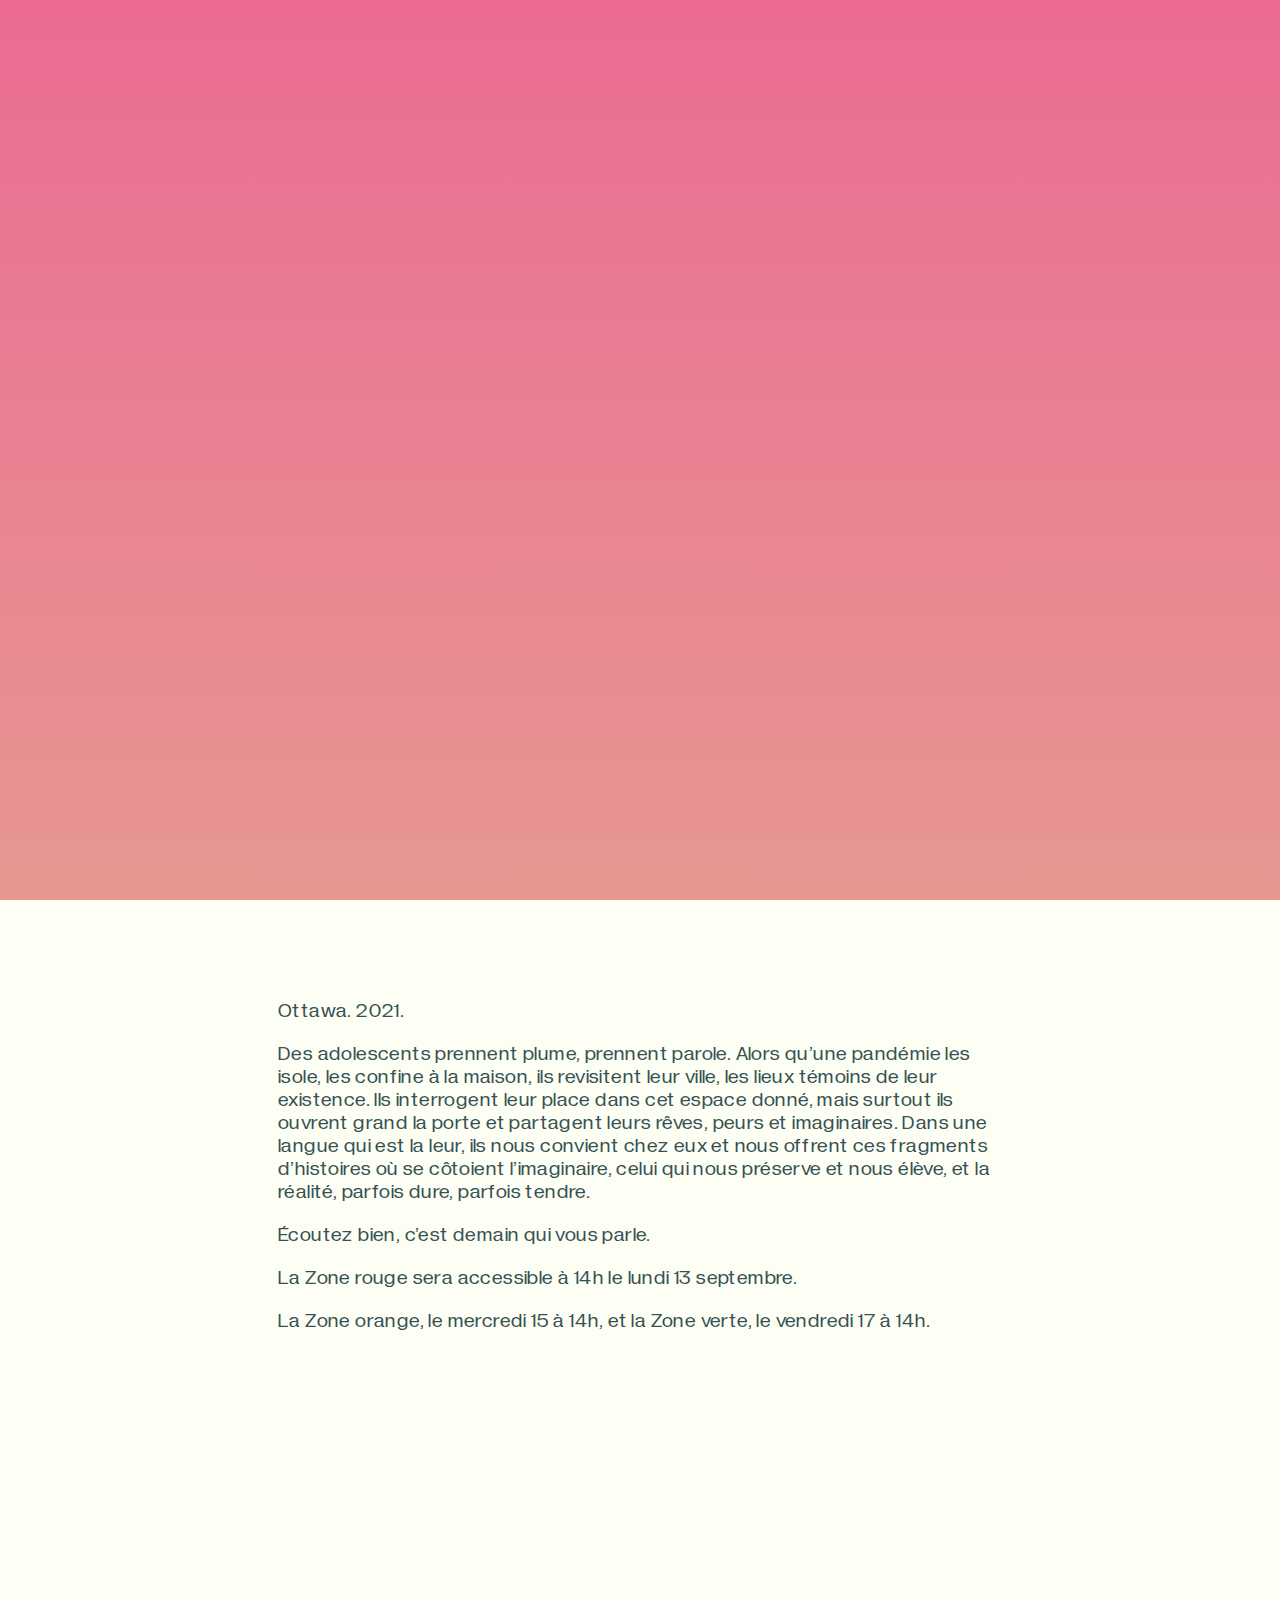
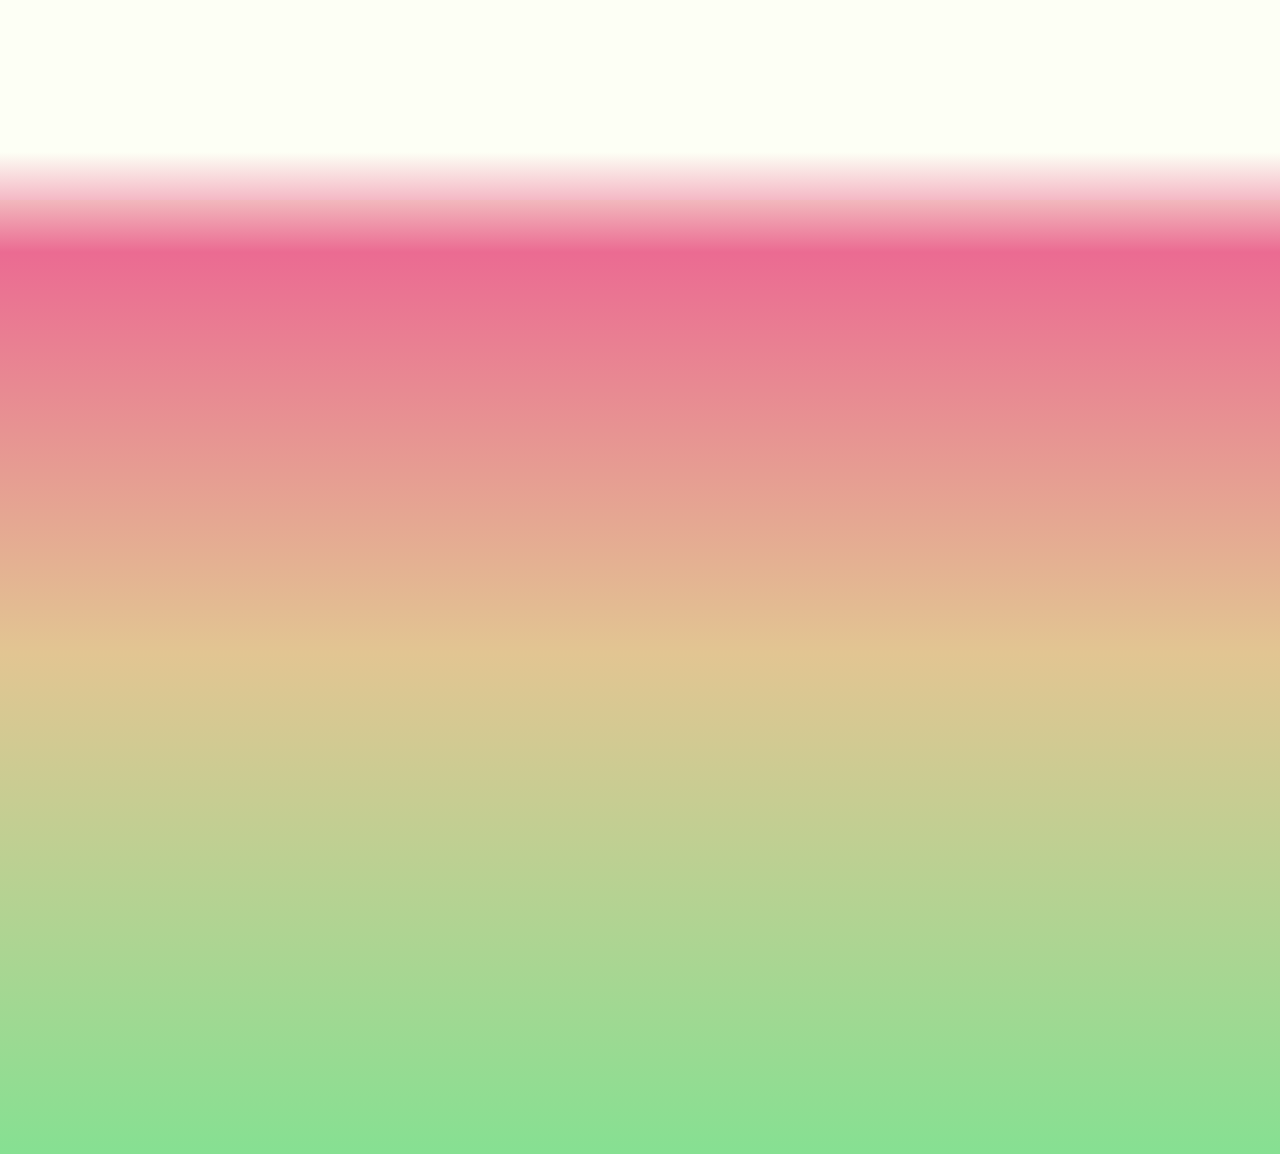
==== index.html @ 66393759 "ALMOST DONE, LETS GOOO" ====
<!DOCTYPE html>
<html lang="fr" class="full-height">

<head>

    <title>Demain j'étais ici - Théâtre Catapulte</title>
    
    <meta charset="utf-8">
    <meta http-equiv="x-ua-compatible" content="ie=edge">
    <meta name="msapplication-tap-highlight" content="no">
    <meta name="viewport" content="width=device-width, initial-scale=1">
    
    <meta name="author" content="Théâtre Catapulte">
    <!--meta name="keywords" content=""-->
    <meta name="description" content="">
    
    <meta itemprop="name" content="Demain, j’étais ici : une ville en récits">
    <meta itemprop="description" content="Une oeuvre audionumérique écrite et interprétée par des adolescents.">
    <meta itemprop="image" content="https://demain.catapulte.ca/meta-facebook.jpg">
    
    <meta name="apple-mobile-web-app-capable" content="yes">
    <meta name="apple-mobile-web-app-status-bar-style" content="black">
    <meta name="apple-mobile-web-app-title" content="Demain">
    
    <meta property="og:url" content="https://demain.catapulte.ca/">
    <meta property="og:type" content="website">
    <meta property="og:title" content="Demain, j’étais ici : une ville en récits">
    <meta property="og:image" content="https://demain.catapulte.ca/meta-facebook.jpg">
    <meta property="og:description" content="Une oeuvre audionumérique écrite et interprétée par des adolescents.">
    <meta property="og:site_name" content="Demain, j’étais ici">
    
    <meta name="twitter:card" content="summary">
    <meta name="twitter:site" content="@LaCatapulte">
    <!-- <meta name="twitter:creator" content="@individual_account"> -->
    <meta name="twitter:url" content="https://demain.catapulte.ca/">
    <meta name="twitter:title" content="Demain, j’étais ici : une ville en récits">
    <meta name="twitter:description" content="Une oeuvre audionumérique écrite et interprétée par des adolescents.">
    <meta name="twitter:image" content="https://demain.catapulte.ca/meta-twitter.jpg">
  
    <link rel="apple-touch-icon" sizes="180x180" href="/apple-touch-icon.png">
    <link rel="icon" type="image/png" sizes="32x32" href="/favicon-32x32.png">
    <link rel="icon" type="image/png" sizes="16x16" href="/favicon-16x16.png">
    <link rel="manifest" href="/site.webmanifest">
    <link rel="mask-icon" href="/safari-pinned-tab.svg" color="#5bbad5">
    
    <meta name="msapplication-TileColor" content="#da532c">
    <meta name="theme-color" content="#ffffff">
    
    <link type="text/plain" rel="author" href="humans.txt">
    
    <!-- Normalise.css -->
    <link rel="stylesheet" href="./assets/scss/app.css">
    <!-- Custom styles -->
    <link rel="stylesheet" href="./assets/scss/theme.css?v=2">

</head>

<body class="index-page full-height">

    <div id="top-menu">
        <button class="hamburger" id="hamburger-1" aria-label="Menu">
            <span class="line"></span>
            <span class="line"></span>
            <span class="line"></span>
        </button>
    </div> <!-- end .top-menu -->

    <div class="container full-height" id="intro-video">
        <div class="text-anim-wrapper">
            <h1>Demain, j’étais ici</h1>
        </div>
        <span class="scroll-indicator" aria-hidden="true">
            <span class="scroll-indicator__line"></span>
            Défilez vers le bas
        </span>
        <video muted loop playsinline preload id="video">
            <!-- <source src="./assets/videos/intro.mp4" type="video/mp4"> -->
            <source src="https://demain.b-cdn.net/videos/intro.mp4" type="video/mp4">
        </video>
    </div> <!-- end #intro-video -->

    <main class="container full-height" id="intro-text">

        <div class="inner">
            <p>Ottawa. 2021.</p>
            <p>Des adolescents prennent plume, prennent parole. Alors qu’une pandémie les isole, les confine à la maison, ils revisitent leur ville, les lieux témoins de leur existence. Ils interrogent leur place dans cet espace donné, mais surtout ils ouvrent grand la porte et partagent leurs rêves, peurs et imaginaires. Dans une langue qui est la leur, ils nous convient chez eux et nous offrent ces fragments d’histoires où se côtoient l’imaginaire, celui qui nous préserve et nous élève, et la réalité, parfois dure, parfois tendre.</p>
            <p>Écoutez bien, c’est demain qui vous parle.</p>
            <p>La Zone rouge sera accessible à 14h le lundi 13 septembre.</p>
            <p>La Zone orange, le mercredi 15 à 14h, et la Zone verte, le vendredi 17 à 14h.</p>
        </div>

    </main> <!-- end #intro-text -->

    <div id="zones">
        <div class="wrap-inner">
            
            <div class="inner">
                <ul class="zone-list">
                    <li class="zone-locked">
                        <a href="./zone-rouge.html" class="cantClick">
                            <span>Zone rouge</span>
                            <span class="text-theme-a">13 sept. 2021</span>
                        </a>
                        <div class="curved-line"></div>
                    </li>
                    <li class="zone-locked">
                        <a href="./zone-orange.html" class="cantClick">
                            <span>Zone orange</span>
                            <span class="text-theme-a">15 sept. 2021</span>
                        </a>
                        <div class="curved-line"></div>
                    </li>
                    <li class="zone-locked">
                        <a href="./zone-verte.html" class="cantClick">
                            <span>Zone verte</span>
                            <span class="text-theme-a">17 sept. 2021</span>
                        </a>
                        <div class="curved-line"></div>
                    </li>
                </ul>
            </div>
            
            <div class="sigContain">
                <div class="signal s1"></div>
                <div class="signal s2"></div>
                <div class="signal s3"></div>
                <div class="signal s4"></div>
            </div>
            
        </div>
    </div> <!-- end #zone -->

    <nav id="side-menu">
        <ul>
            <li><a href="#" class="active">Accueil</a></li>
            <li><a href="./a-propos.html">À propos</a></li>
            <li><a href="./equipe.html">Équipe</a></li>
            <li><a href="./mediation.html">Médiation</a></li>
        </ul>
    </nav>

    <div id="loader" class="radar" aria-hidden="true">
      <div class="wave wave1"></div>
      <div class="wave wave2"></div>
      <div class="wave wave3"></div>
    </div>
    
    <!-- jQuery -->
    <script src="https://cdnjs.cloudflare.com/ajax/libs/jquery/3.6.0/jquery.min.js" integrity="sha512-894YE6QWD5I59HgZOGReFYm4dnWc1Qt5NtvYSaNcOP+u1T9qYdvdihz0PPSiiqn/+/3e7Jo4EaG7TubfWGUrMQ==" crossorigin="anonymous" referrerpolicy="no-referrer"></script>
    <script type="text/javascript" src="./assets/js/app.js?v=4"></script>
    
    <script>
        
        $(document).ready(function() {
            $('body').addClass('page-loading');
        });
        
        $(window).on('load', function() {
            //  console.log('loaded')
            ///////////////////////////////////////
            // On scroll animation
            ///////////////////////////////////////

            var headline = document.getElementsByClassName('text-anim-wrapper');
            var headlineOffset = headline[0].offsetTop;
            var letters = headline[0].innerText.split('');
            letters = letters.filter(function (letter) {
                return letter !== ' ' && letter !== '\n' ? letter : false;
            });
            var tweenDistance = getRandomArbitrary(200, 400);
            var topDistance = 0;
            var movement = 0;
            var elements = [];

            function getRandomArbitrary(min, max) {
                return Math.floor(Math.random() * (max - min)) + min;
            }

            function move(element, distance) {
                var translate3d = 'translate3d(0, ' + distance + 'px, 0)';
                element.style['-webkit-transform'] = translate3d;
                element.style['-moz-transform'] = translate3d;
                element.style['-ms-transform'] = translate3d;
                element.style['-o-transform'] = translate3d;
                element.style.transform = translate3d;
            };

            function moveY(element, distance) {
                var translate3d = 'translateY(' + distance + '%)';
                element.style['-webkit-transform'] = translate3d;
                element.style['-moz-transform'] = translate3d;
                element.style['-ms-transform'] = translate3d;
                element.style['-o-transform'] = translate3d;
                element.style.transform = translate3d;
            };

            function fadeOut(element, scrollDistance, tweenDistance) {
                element.style.opacity = (tweenDistance - scrollDistance) / tweenDistance;
            }

            function tweenHeight(element, scrollDistance, tweenDistance, initialHeight) {
                element.style.height = (((tweenDistance - scrollDistance) / tweenDistance) * initialHeight) + 'px';
            }

            letters.forEach(function (letter) {
                var element = document.createElement('span');
                element.innerText = letter;
                element.dataset.speed = Math.random(0, 1).toFixed(2);
                headline[0].appendChild(element);
                elements.push(element);
            });

            window.addEventListener('scroll', function (event) {
                var scrollIndicator = document.getElementsByClassName('scroll-indicator');
                var scrollIndicatorLine = document.getElementsByClassName('scroll-indicator__line');
                topDistance = window.pageYOffset;
                movement = topDistance * 2;

                fadeOut(scrollIndicator[0], topDistance, 150);
                tweenHeight(scrollIndicatorLine[0], topDistance, 100, 25);

                elements.forEach(function (element) {
                    movement = -(topDistance * element.dataset.speed);
                    move(element, movement);
                    fadeOut(element, topDistance, tweenDistance);
                });
            });

            $('.text-anim-wrapper').find('span').attr('aria-hidden', true).eq(6).after('<br />');
            
            // LOADING AND VIDEO PLAY
            // setTimeout(function () {

            //     $('#loader').fadeOut(400, function () {
            //         let videoElem = document.getElementById("video");
            //         videoElem.play();
            //     });
                
            //     $('body').removeClass('page-loading').addClass('page-loaded');

            // }, 3000);
            
            var videoElem = document.getElementById("video");
            
            setTimeout(function () {
                $('body').removeClass('page-loading').addClass('page-loaded');
                
                videoElem.play();
                $('#loader').fadeOut(300, function () {

                });
            }, 3000);
            // videoElem.addEventListener('canplay', (event) => {
            //     console.log('Video can start, but not sure it will play through.');
                
            // });
            
            // $(videoElem).on('canplay', function () {
            //     console.log('video is loaded');
            //     $(videoElem).off('canplay');
                
                
            // });
            
            // let videoElem = document.getElementById("video");
            // videoElem.play();
            
            // $('.cantClick').on('click', function(e) {
            //    e.preventDefault(); 
            // });
            
            // $('.cantClick').on('click', function(e) {
            //     e.preventDefault();
            // });
            
        });
        
        $(window).scroll(function () {
            var _body = $('body');
            var _introText = $('#intro-text');
            var _zones = $('#zones');
            var _menuIcon = $('.hamburger');

            if ($(window).scrollTop() >= (_introText.offset().top - 45)) {
                _body.addClass('ham-menu-alt');
            } else {
                _body.removeClass('ham-menu-alt');
            }
            
            if ($(window).scrollTop() >= (_zones.offset().top - 100)) {
                _body.addClass('reached-zones');
            }
        });
            
    </script>

</body>

</html>
---- assets/scss/app.css ----
/*
 ***********************
 *    IMPORT FONTS     *
 ***********************
*/

@font-face {
    font-family: 'Gramatika';
    src: url('../fonts/Gramatika/Gramatika-Bold.woff2') format('woff2'),
        url('../fonts/Gramatika/Gramatika-Bold.woff') format('woff');
    font-weight: bold;
    font-style: normal;
    font-display: swap;
}

@font-face {
    font-family: 'Gramatika Slanted';
    src: url('../fonts/Gramatika/Gramatika-Slanted.woff2') format('woff2'),
        url('../fonts/Gramatika/Gramatika-Slanted.woff') format('woff');
    font-weight: normal;
    font-style: italic;
    font-display: swap;
}

@font-face {
    font-family: 'Gramatika';
    src: url('../fonts/Gramatika/Gramatika-Regular.woff2') format('woff2'),
        url('../fonts/Gramatika/Gramatika-Regular.woff') format('woff');
    font-weight: normal;
    font-style: normal;
    font-display: swap;
}

/*
 ***********************
 * RESET AND NORMALIZE *
 ***********************
*/

html,
body,
div,
span,
iframe,
h1,
h2,
h3,
h4,
h5,
h6,
p,
blockquote,
pre,
a,
address,
big,
code,
del,
dfn,
em,
img,
q,
s,
samp,
small,
strong,
sub,
sup,
tt,
var,
b,
u,
i,
dl,
dt,
dd,
ol,
ul,
li,
fieldset,
form,
label,
legend,
table,
caption,
tbody,
tfoot,
thead,
tr,
th,
td,
article,
aside,
canvas,
details,
embed,
figure,
figcaption,
footer,
header,
hgroup,
menu,
main,
nav,
output,
section,
summary,
time,
mark,
audio,
video {
    margin: 0;
    padding: 0;
    border: 0;
    font-size: 100%;
    font: inherit;
    vertical-align: baseline;
}

article,
aside,
details,
figcaption,
figure,
footer,
header,
hgroup,
menu,
nav,
section {
    display: block;
    margin: 0;
}

ol,
ul {
    list-style: none;
}

table {
    border-collapse: collapse;
    border-spacing: 0;
}

body {
    -ms-text-size-adjust: 100%;
    -webkit-text-size-adjust: 100%;
}

h1 {
    font-size: 2em;
    margin: 0.67em 0;
}

a {
    background-color: transparent;
    -webkit-text-decoration-skip: objects;
}

b,
strong {
    font-weight: bolder;
}

small {
    font-size: 80%;
}

figure {
    margin: 1em 40px;
}

img {
    border-style: none;
}

button,
[type="button"],
[type="reset"],
[type="submit"] {
    cursor: pointer;
}

button::-moz-focus-inner,
input::-moz-focus-inner {
    border: 0;
    padding: 0;
}

textarea {
    overflow: auto;
}

[hidden] {
    display: none !important;
}

[clear] {
    clear: both;
}

::selection {
    background: #b3d4fc;
    text-shadow: none;
}

/* Box Model */

*,
*:before,
*:after {
    -moz-box-sizing: border-box;
    -webkit-box-sizing: border-box;
    box-sizing: border-box;
}

/* A better looking default horizontal rule */

hr {
    display: block;
    height: 1px;
    border: 0;
    border-top: 1px solid #ccc;
    margin: 1em 0;
    padding: 0;
}

/*
 *****************
 * CSS VARIABLES *
 *****************
*/

:root {
    --main-bg-color: #fff;
    /* For using: var(--main-bg-color); */
}

/*
 *******************
 *  MEDIA QUERIES  *
 *******************
*/

/* EXTRA LARGE DISPLAY */

@media only screen and (max-width: 2400px) and (min-width: 1500px) {}

/* MEDIA FOR NOTEBOOK DISPLAY */

@media only screen and (max-width: 1200px) and (min-width: 300px) {}

/* MEDIA FOR TABLET DISPLAY */

@media only screen and (max-width: 992px) and (min-width: 300px) {}

/* MEDIA FOR MEDIUM MOBILE DISPLAY */

@media only screen and (max-width: 768px) and (min-width: 300px) {}

/* MEDIA FOR LITTLE MOBILE DISPLAY */

@media only screen and (max-width: 480px) and (min-width: 300px) {}

/*
 *******************
 *  PRINT STYLES  *
 *  DONT TOUCH!!  *
 *******************
*/

@media print {

    *,
    *:before,
    *:after,
    *:first-letter,
    *:first-line {
        background: transparent !important;
        color: #000 !important;
        box-shadow: none !important;
        text-shadow: none !important;
    }

    a,
    a:visited {
        text-decoration: underline;
    }

    a[href]:after {
        content: " ("attr(href) ")";
    }

    abbr[title]:after {
        content: " ("attr(title) ")";
    }

    a[href^="#"]:after,
    a[href^="javascript:"]:after {
        content: "";
    }

    pre,
    blockquote {
        border: 1px solid #999;
        page-break-inside: avoid;
    }

    img {
        max-width: 100% !important;
        page-break-inside: avoid;
    }

    p,
    h2,
    h3 {
        orphans: 3;
        widows: 3;
    }

    h2,
    h3 {
        page-break-after: avoid;
    }
}
---- assets/scss/theme.css ----
/**
 * ==============================================
 * Gradient anim
 * ==============================================
 */
@-webkit-keyframes gradient {
  from {
    background-position: 100% 0%;
  }
  to {
    background-position: 0% 0%;
  }
}
@keyframes gradient {
  from {
    background-position: 100% 0%;
  }
  to {
    background-position: 0% 0%;
  }
}

@-webkit-keyframes zoneRougeChangeBgcolor {
  0% {
    background-color: #fa748c;
  }
  50% {
    background-color: #e59a70;
  }
  100% {
    background-color: #fa748c;
  }
}

@keyframes zoneRougeChangeBgcolor {
  0% {
    background-color: #fa748c;
  }
  50% {
    background-color: #e59a70;
  }
  100% {
    background-color: #fa748c;
  }
}

@-webkit-keyframes zoneOrangeChangeBgcolor {
  0% {
    background-color: #ff7f57;
  }
  50% {
    background-color: #fae474;
  }
  100% {
    background-color: #ff7f57;
  }
}

@keyframes zoneOrangeChangeBgcolor {
  0% {
    background-color: #ff7f57;
  }
  50% {
    background-color: #fae474;
  }
  100% {
    background-color: #ff7f57;
  }
}

@-webkit-keyframes zoneVerteChangeBgcolor {
  0% {
    background-color: #6EDC93;
  }
  50% {
    background-color: #BFE574;
  }
  100% {
    background-color: #6EDC93;
  }
}

@keyframes zoneVerteChangeBgcolor {
  0% {
    background-color: #6EDC93;
  }
  50% {
    background-color: #BFE574;
  }
  100% {
    background-color: #6EDC93;
  }
}

/**
 * ==============================================
 * Dot Pulse
 * ==============================================
 */
.dot-pulse-container {
  position: absolute;
  right: 37px;
  top: 50%;
  -webkit-transform: translateY(-50%);
  transform: translateY(-50%);
  display: none;
}

.is-playing .dot-pulse-container {
  display: block;
}

.listened .dot-pulse-container {
  right: 100px;
}

.dot-pulse {
  display: block;
  position: relative;
  left: -9999px;
  width: 8px;
  height: 8px;
  border-radius: 5px;
  background-color: #365151;
  color: #365151;
  -webkit-box-shadow: 9999px 0 0 -5px #365151;
          box-shadow: 9999px 0 0 -5px #365151;
  -webkit-animation: dotPulse 1.5s infinite linear;
          animation: dotPulse 1.5s infinite linear;
  -webkit-animation-delay: .25s;
          animation-delay: .25s;
}

.dot-pulse::before,
.dot-pulse::after {
  content: '';
  display: inline-block;
  position: absolute;
  top: 0;
  width: 8px;
  height: 8px;
  border-radius: 5px;
  background-color: #365151;
  color: #365151;
}

.dot-pulse::before {
  -webkit-box-shadow: 9984px 0 0 -5px #365151;
          box-shadow: 9984px 0 0 -5px #365151;
  -webkit-animation: dotPulseBefore 1.5s infinite linear;
          animation: dotPulseBefore 1.5s infinite linear;
  -webkit-animation-delay: 0s;
          animation-delay: 0s;
}

.dot-pulse::after {
  -webkit-box-shadow: 10014px 0 0 -5px #365151;
          box-shadow: 10014px 0 0 -5px #365151;
  -webkit-animation: dotPulseAfter 1.5s infinite linear;
          animation: dotPulseAfter 1.5s infinite linear;
  -webkit-animation-delay: .5s;
          animation-delay: .5s;
}

@-webkit-keyframes dotPulseBefore {
  0% {
    -webkit-box-shadow: 9984px 0 0 -5px #365151;
            box-shadow: 9984px 0 0 -5px #365151;
  }
  30% {
    -webkit-box-shadow: 9984px 0 0 2px #365151;
            box-shadow: 9984px 0 0 2px #365151;
  }
  60%,
  100% {
    -webkit-box-shadow: 9984px 0 0 -5px #365151;
            box-shadow: 9984px 0 0 -5px #365151;
  }
}

@keyframes dotPulseBefore {
  0% {
    -webkit-box-shadow: 9984px 0 0 -5px #365151;
            box-shadow: 9984px 0 0 -5px #365151;
  }
  30% {
    -webkit-box-shadow: 9984px 0 0 2px #365151;
            box-shadow: 9984px 0 0 2px #365151;
  }
  60%,
  100% {
    -webkit-box-shadow: 9984px 0 0 -5px #365151;
            box-shadow: 9984px 0 0 -5px #365151;
  }
}

@-webkit-keyframes dotPulse {
  0% {
    -webkit-box-shadow: 9999px 0 0 -5px #365151;
            box-shadow: 9999px 0 0 -5px #365151;
  }
  30% {
    -webkit-box-shadow: 9999px 0 0 2px #365151;
            box-shadow: 9999px 0 0 2px #365151;
  }
  60%,
  100% {
    -webkit-box-shadow: 9999px 0 0 -5px #365151;
            box-shadow: 9999px 0 0 -5px #365151;
  }
}

@keyframes dotPulse {
  0% {
    -webkit-box-shadow: 9999px 0 0 -5px #365151;
            box-shadow: 9999px 0 0 -5px #365151;
  }
  30% {
    -webkit-box-shadow: 9999px 0 0 2px #365151;
            box-shadow: 9999px 0 0 2px #365151;
  }
  60%,
  100% {
    -webkit-box-shadow: 9999px 0 0 -5px #365151;
            box-shadow: 9999px 0 0 -5px #365151;
  }
}

@-webkit-keyframes dotPulseAfter {
  0% {
    -webkit-box-shadow: 10014px 0 0 -5px #365151;
            box-shadow: 10014px 0 0 -5px #365151;
  }
  30% {
    -webkit-box-shadow: 10014px 0 0 2px #365151;
            box-shadow: 10014px 0 0 2px #365151;
  }
  60%,
  100% {
    -webkit-box-shadow: 10014px 0 0 -5px #365151;
            box-shadow: 10014px 0 0 -5px #365151;
  }
}

@keyframes dotPulseAfter {
  0% {
    -webkit-box-shadow: 10014px 0 0 -5px #365151;
            box-shadow: 10014px 0 0 -5px #365151;
  }
  30% {
    -webkit-box-shadow: 10014px 0 0 2px #365151;
            box-shadow: 10014px 0 0 2px #365151;
  }
  60%,
  100% {
    -webkit-box-shadow: 10014px 0 0 -5px #365151;
            box-shadow: 10014px 0 0 -5px #365151;
  }
}

html.song-is-playing.show-artistPanel {
  height: 100%;
}

.song-is-playing.show-artistPanel body {
  height: 100%;
  overflow: hidden;
}

body.zone-page::-webkit-scrollbar {
  display: none;
}

.prev-next-wrapper {
  display: -webkit-box;
  display: -ms-flexbox;
  display: flex;
  -webkit-box-pack: justify;
      -ms-flex-pack: justify;
          justify-content: space-between;
  margin: 0 auto;
  max-width: 764px;
  padding: 24px 15px;
}

.prev-next-wrapper.flex-end {
  -webkit-box-pack: end;
      -ms-flex-pack: end;
          justify-content: flex-end;
}

.prev-zone, .next-zone {
  color: #365151;
  display: inline-block;
  font-size: 0.875em;
  font-weight: bold;
  letter-spacing: 0.02em;
  padding: 5px;
  text-decoration: none;
  -webkit-transition: transform 300ms ease;
  -webkit-transition: -webkit-transform 300ms ease;
  transition: -webkit-transform 300ms ease;
  transition: transform 300ms ease;
  transition: transform 300ms ease, -webkit-transform 300ms ease;
}

.prev-zone span, .next-zone span {
  position: relative;
}

.next-zone {
  text-align: right;
}

#player {
  -ms-flex-line-pack: justify;
      align-content: space-between;
  display: -webkit-box;
  display: -ms-flexbox;
  display: flex;
  -ms-flex-wrap: wrap;
      flex-wrap: wrap;
  height: 100%;
  text-align: left;
  width: 100%;
  z-index: 10;
  display: none;
}

#player h2 {
  color: #365151;
  font-size: 2.5em;
  letter-spacing: 0.02em;
  line-height: 36px;
  margin: 0.5em 0 0;
  width: auto;
}

#player .inner {
  min-height: 100%;
  margin: 0 auto;
  max-width: 764px;
  padding: 60px 20px 140px;
  position: relative;
  height: 100vh;
  overflow-y: scroll;
  -webkit-mask-image: -webkit-gradient(linear, left top, left bottom, color-stop(60%, black), color-stop(75%, rgba(255, 255, 255, 0)));
  -webkit-mask-image: linear-gradient(to bottom, black 60%, rgba(255, 255, 255, 0) 75%);
  mask-image: -webkit-gradient(linear, left top, left bottom, color-stop(60%, black), color-stop(75%, rgba(255, 255, 255, 0)));
  mask-image: linear-gradient(to bottom, black 60%, rgba(255, 255, 255, 0) 75%);
  scrollbar-width: none;
}

#player .inner::-webkit-scrollbar {
  display: none;
}

#player #artistPlayerContainer {
  position: relative;
  z-index: 1;
}

#player #artistInfoPanel {
  opacity: 1;
  position: relative;
  -webkit-transition: transform 300ms ease-in-out, opacity 300ms ease;
  -webkit-transform: translateY(0);
  -webkit-transition: opacity 300ms ease, -webkit-transform 300ms ease-in-out;
  transition: opacity 300ms ease, -webkit-transform 300ms ease-in-out;
  transition: transform 300ms ease-in-out, opacity 300ms ease;
  transition: transform 300ms ease-in-out, opacity 300ms ease, -webkit-transform 300ms ease-in-out;
  transform: translateY(0);
  width: 100%;
  z-index: 2;
}

.zone-rouge #player #artistInfoPanel {
  background-color: #fa748c;
  -webkit-animation: zoneRougeChangeBgcolor 30s ease infinite;
  animation: zoneRougeChangeBgcolor 30s ease infinite;
}

.song-is-playing .zone-rouge #player #artistInfoPanel {
  -webkit-animation-play-state: paused;
  animation-play-state: paused;
}

.zone-orange #player #artistInfoPanel {
  background-color: #ff7f57;
  -webkit-animation: zoneOrangeChangeBgcolor 30s ease infinite;
  animation: zoneOrangeChangeBgcolor 30s ease infinite;
}

.song-is-playing .zone-orange #player #artistInfoPanel {
  -webkit-animation-play-state: paused;
  animation-play-state: paused;
}

.zone-verte #player #artistInfoPanel {
  background-color: #6EDC93;
  -webkit-animation: zoneVerteChangeBgcolor 30s ease infinite;
  animation: zoneVerteChangeBgcolor 30s ease infinite;
}

.song-is-playing .zone-verte #player #artistInfoPanel {
  -webkit-animation-play-state: paused;
  animation-play-state: paused;
}

.hide-artistInfo #player #artistInfoPanel,
.song-is-playing #player #artistInfoPanel {
  opacity: 0;
  -webkit-transform: translateY(100%);
  transform: translateY(100%);
}

#player #artistPlayer {
  bottom: 0;
  position: fixed;
  -webkit-transform: translateY(0);
  transform: translateY(0);
  -webkit-transition: background 500ms ease, transform 500ms ease;
  -webkit-transition: background 500ms ease, -webkit-transform 500ms ease;
  transition: background 500ms ease, -webkit-transform 500ms ease;
  transition: background 500ms ease, transform 500ms ease;
  transition: background 500ms ease, transform 500ms ease, -webkit-transform 500ms ease;
  width: 100%;
  z-index: 3;
}

.song-is-playing #player #artistPlayer {
  padding-top: 60px;
}

.player-is-collapse #player #artistPlayer {
  -webkit-transform: translateY(160px);
  transform: translateY(160px);
}

#player #artistPlayer::before {
  bottom: 0;
  content: "";
  left: 0;
  opacity: 0;
  position: absolute;
  right: 0;
  -webkit-transition: opacity 500ms ease;
  -webkit-transition: opacity 1500ms ease;
  transition: opacity 1500ms ease;
}

.zone-rouge #player #artistPlayer::before {
  background: #fa748c;
  background: -webkit-gradient(linear, left bottom, left top, color-stop(25%, #fa748c), to(rgba(250, 116, 140, 0)));
  background: linear-gradient(0deg, #fa748c 25%, rgba(250, 116, 140, 0) 100%);
}

.zone-orange #player #artistPlayer::before {
  background: #ff7f57;
  background: -webkit-gradient(linear, left bottom, left top, color-stop(25%, #ff7f57), to(rgba(255, 127, 87, 0)));
  background: linear-gradient(0deg, #ff7f57 25%, rgba(255, 127, 87, 0) 100%);
}

.zone-verte #player #artistPlayer::before {
  background: #6edc93;
  background: -webkit-gradient(linear, left bottom, left top, color-stop(25%, #6edc93), to(rgba(110, 220, 147, 0)));
  background: linear-gradient(0deg, #6edc93 25%, rgba(110, 220, 147, 0) 100%);
}

.song-is-playing #player #artistPlayer::before {
  opacity: 1;
  top: -50px;
}

#player #player_trackname_part {
  color: #365151;
  font-size: 2.5em;
  letter-spacing: 0.02em;
  line-height: 36px;
  margin-top: 4px;
  margin-bottom: 20px;
}

#player #player_credits_text {
  top: -1px;
}

#player #player_credits_voiceActor {
  top: -2px;
}

#player #player_desc {
  padding-bottom: 80px;
}

#player #playerProgressBarContainer {
  margin: 0 auto 20px;
  max-width: 764px;
  padding: 0 20px;
  position: relative;
}

#player #playerProgressBarContainer #playerSongName {
  color: white;
  font-size: 1.3em;
  letter-spacing: 0.04em;
  margin: 16px 0;
}

#player #playerProgressBarContainer #playerProgressBar {
  position: relative;
  height: 5px;
  background-color: #FFF;
  vertical-align: 2px;
  border-radius: 3px;
  cursor: pointer;
}

#player #playerProgressBarContainer #playerTime_Now {
  position: absolute;
  left: 0;
  display: inline-block;
  height: 5px;
  background-color: #365151;
}

#player #playerProgressBarContainer #playerTime_Now::after {
  content: '';
  position: absolute;
  left: 100%;
  width: 3px;
  height: 7px;
  background-color: lightblue;
}

#player #playerProgressBarContainer #playerTime_Start {
  color: white;
  position: absolute;
  right: 20px;
  bottom: -21px;
}

#player #playerProgressBarContainer #playerTime_End {
  display: none;
}

#player #playerControls {
  -webkit-box-align: center;
      -ms-flex-align: center;
          align-items: center;
  display: -webkit-box;
  display: -ms-flexbox;
  display: flex;
  -webkit-box-pack: justify;
      -ms-flex-pack: justify;
          justify-content: space-between;
  margin: 0 auto;
  max-width: 764px;
  padding: 20px;
  position: relative;
}

#player #player_credits {
  width: 160px;
}

#player #btnPlay {
  background: transparent url("data:image/svg+xml,%3Csvg width='23' height='28' viewBox='0 0 23 28' fill='none' xmlns='http://www.w3.org/2000/svg'%3E%3Cpath d='M22.5 14L7.88721e-07 27.8564L1.82703e-06 0.143593L22.5 14Z' fill='%23365151'/%3E%3C/svg%3E") no-repeat center;
  height: 30px;
  overflow: hidden;
  text-indent: -9999px;
  width: 32px;
}

#player #btnStop {
  background: transparent url("data:image/svg+xml,%3Csvg width='20' height='20' viewBox='0 0 20 20' fill='none' xmlns='http://www.w3.org/2000/svg'%3E%3Crect width='6.1056' height='19.8432' fill='%23365151'/%3E%3Cpath d='M12.2109 0H19.0797V19.8432H12.2109V0Z' fill='%23365151'/%3E%3C/svg%3E%0A") no-repeat center;
  height: 30px;
  overflow: hidden;
  text-indent: -9999px;
  width: 32px;
}

#player #btnNext {
  background: transparent url("data:image/svg+xml,%3Csvg width='25' height='22' viewBox='0 0 25 22' fill='none' xmlns='http://www.w3.org/2000/svg'%3E%3Crect x='18' y='1' width='6.1056' height='19.8432' fill='%23365151'/%3E%3Cpath d='M17 11L0.499999 21.3923L0.5 0.607695L17 11Z' fill='%23365151'/%3E%3C/svg%3E%0A") no-repeat center;
  height: 30px;
  overflow: hidden;
  text-indent: -9999px;
  width: 32px;
}

#player #btnToggleCollapsePlayer {
  background: transparent url("data:image/svg+xml,%3Csvg width='31' height='31' viewBox='0 0 31 31' fill='none' xmlns='http://www.w3.org/2000/svg'%3E%3Cpath d='M0.754234 14.7459L15.5 29.4917L30.2458 14.7459' stroke='%23F3F3F3' stroke-width='2'/%3E%3C/svg%3E%0A") no-repeat center;
  background-size: 21px;
  height: 40px;
  left: 50%;
  position: absolute;
  top: 0;
  width: 100%;
  -webkit-transform: translateX(-50%);
  transform: translateX(-50%);
  display: none;
}

.player-is-collapse #player #btnToggleCollapsePlayer {
  background-image: url("data:image/svg+xml,%3Csvg width='31' height='32' viewBox='0 0 31 32' fill='none' xmlns='http://www.w3.org/2000/svg'%3E%3Cpath d='M30.2458 16.7458L15.5 2L0.754235 16.7458' stroke='white' stroke-width='2'/%3E%3C/svg%3E%0A");
}

#player #btnPlaylist {
  background: transparent url("data:image/svg+xml,%3Csvg xmlns='http://www.w3.org/2000/svg' viewBox='0 0 24 22'%3E%3Cdefs%3E%3Cstyle%3E.cls-1%7Bfill:%23365151;%7D%3C/style%3E%3C/defs%3E%3Cg id='Layer_2' data-name='Layer 2'%3E%3Cg id='icon'%3E%3Crect class='cls-1' width='18' height='2'/%3E%3Crect class='cls-1' y='6' width='18' height='2'/%3E%3Crect class='cls-1' y='12' width='12' height='2'/%3E%3Cpolygon class='cls-1' points='17 12 24 17 17 22 17 12'/%3E%3C/g%3E%3C/g%3E%3C/svg%3E") no-repeat center;
  background-size: cover;
  height: 30px;
  overflow: hidden;
  text-indent: -9999px;
  -webkit-transform: translateY(2px);
  transform: translateY(2px);
  width: 30px;
}

#player #credits {
  width: 150px;
}

#player .text-theme-a {
  margin: 0;
}

#player #songLock {
  background: transparent url("../images/ico-lock.svg") no-repeat center;
  background-size: cover;
  display: none;
  height: 26px;
  width: 20px;
}

.zone-locked #player #playerLoadingIcon {
  display: none !important;
}

.zone-locked #player #songLock {
  display: block !important;
}

/*
 *******************
 *  MEDIA QUERIES  *
 *******************
*/
@-webkit-keyframes text-flicker-out-glow {
  0% {
    opacity: 1;
  }
  13.9% {
    opacity: 1;
  }
  14% {
    opacity: 0;
  }
  14.9% {
    opacity: 0;
  }
  15% {
    opacity: 1;
  }
  22.9% {
    opacity: 1;
  }
  23% {
    opacity: 0;
  }
  24.9% {
    opacity: 0;
  }
  25% {
    opacity: 1;
  }
  34.9% {
    opacity: 1;
  }
  35% {
    opacity: 0;
  }
  39.9% {
    opacity: 0;
  }
  40% {
    opacity: 1;
  }
  42.9% {
    opacity: 1;
  }
  43% {
    opacity: 0;
  }
  44.9% {
    opacity: 0;
  }
  45% {
    opacity: 1;
  }
  50% {
    opacity: 1;
  }
  54.9% {
    opacity: 1;
  }
  55% {
    opacity: 0;
  }
  69.4% {
    opacity: 0;
  }
  69.5% {
    opacity: 1;
  }
  69.9% {
    opacity: 1;
  }
  70% {
    opacity: 0;
  }
  79.4% {
    opacity: 0;
  }
  79.9% {
    opacity: 1;
  }
  80% {
    opacity: 0;
  }
  89.8% {
    opacity: 0;
  }
  89.9% {
    opacity: 1;
  }
  90% {
    opacity: 0;
  }
  100% {
  }
}

@keyframes text-flicker-out-glow {
  0% {
    opacity: 1;
  }
  13.9% {
    opacity: 1;
  }
  14% {
    opacity: 0;
  }
  14.9% {
    opacity: 0;
  }
  15% {
    opacity: 1;
  }
  22.9% {
    opacity: 1;
  }
  23% {
    opacity: 0;
  }
  24.9% {
    opacity: 0;
  }
  25% {
    opacity: 1;
  }
  34.9% {
    opacity: 1;
  }
  35% {
    opacity: 0;
  }
  39.9% {
    opacity: 0;
  }
  40% {
    opacity: 1;
  }
  42.9% {
    opacity: 1;
  }
  43% {
    opacity: 0;
  }
  44.9% {
    opacity: 0;
  }
  45% {
    opacity: 1;
  }
  50% {
    opacity: 1;
  }
  54.9% {
    opacity: 1;
  }
  55% {
    opacity: 0;
  }
  69.4% {
    opacity: 0;
  }
  69.5% {
    opacity: 1;
  }
  69.9% {
    opacity: 1;
  }
  70% {
    opacity: 0;
  }
  79.4% {
    opacity: 0;
  }
  79.9% {
    opacity: 1;
  }
  100% {
  }
}

@-webkit-keyframes moveBack {
  0% {
    webkit-transform: translateY(100vh);
  }
  100% {
    webkit-transform: translateY(0vh);
  }
}

@keyframes moveBack {
  0% {
    -webkit-transform: translateY(100vh);
            transform: translateY(100vh);
  }
  100% {
    -webkit-transform: translateY(0vh);
            transform: translateY(0vh);
  }
}

.page-loaded .text-anim-wrapper :nth-child(2),
.page-loaded .text-anim-wrapper :nth-child(3),
.page-loaded .text-anim-wrapper :nth-child(4),
.page-loaded .text-anim-wrapper :nth-child(5),
.page-loaded .text-anim-wrapper :nth-child(6),
.page-loaded .text-anim-wrapper :nth-child(7),
.page-loaded .text-anim-wrapper :nth-child(8) {
  -webkit-animation: text-flicker-out-glow 2.2s linear;
  animation: text-flicker-out-glow 2.2s linear;
  -webkit-animation-delay: 1s;
          animation-delay: 1s;
}

.page-loaded .text-anim-wrapper :nth-child(10),
.page-loaded .text-anim-wrapper :nth-child(11),
.page-loaded .text-anim-wrapper :nth-child(12),
.page-loaded .text-anim-wrapper :nth-child(13),
.page-loaded .text-anim-wrapper :nth-child(14),
.page-loaded .text-anim-wrapper :nth-child(15),
.page-loaded .text-anim-wrapper :nth-child(16) {
  -webkit-animation: text-flicker-out-glow 1.5s linear;
  animation: text-flicker-out-glow 1.5s linear;
  -webkit-animation-delay: 1s;
  animation-delay: 2s;
}

.page-loaded .text-anim-wrapper :nth-child(17),
.page-loaded .text-anim-wrapper :nth-child(18),
.page-loaded .text-anim-wrapper :nth-child(19) {
  -webkit-animation: moveBack 1.9s ease-out, text-flicker-out-glow 1.2s linear;
  animation: moveBack 1.9s ease-out, text-flicker-out-glow 1.2s linear;
  -webkit-animation-delay: 0s, 1.4s;
  animation-delay: 0s, 2.4s;
}

body,
html {
  min-height: 100%;
}

body {
  background-color: #fdfff5;
  font-family: 'Gramatika', sans-serif;
  overflow-x: hidden;
  position: relative;
  -webkit-backface-visibility: hidden;
}

body.menu-is-active, body.page-loading {
  overflow: hidden;
}

body.zone-rouge {
  background-color: #fa748c;
  -webkit-animation: zoneRougeChangeBgcolor 30s ease infinite;
  animation: zoneRougeChangeBgcolor 30s ease infinite;
}

.song-is-playing body.zone-rouge {
  -webkit-animation-play-state: paused;
  animation-play-state: paused;
}

body.zone-orange {
  background-color: #ff7f57;
  -webkit-animation: zoneOrangeChangeBgcolor 30s ease infinite;
  animation: zoneOrangeChangeBgcolor 30s ease infinite;
}

.song-is-playing body.zone-orange {
  -webkit-animation-play-state: paused;
  animation-play-state: paused;
}

body.zone-verte {
  background-color: #6EDC93;
  -webkit-animation: zoneVerteChangeBgcolor 30s ease infinite;
  animation: zoneVerteChangeBgcolor 30s ease infinite;
}

.song-is-playing body.zone-verte {
  -webkit-animation-play-state: paused;
  animation-play-state: paused;
}

body.generic-page::before {
  background: #6edc93;
  background: -webkit-gradient(linear, left bottom, left top, from(#6edc93), to(rgba(110, 220, 147, 0)));
  background: linear-gradient(0deg, #6edc93 0%, rgba(110, 220, 147, 0) 100%);
  bottom: 0;
  content: "";
  display: block;
  height: 140px;
  left: 0;
  position: fixed;
  right: 0;
}

h1, h2 {
  font-family: 'Gramatika';
  font-weight: bold;
  font-style: normal;
}

.index-page h1, .index-page h2 {
  color: #75DC93;
  -webkit-filter: opacity(8);
          filter: opacity(8);
  font-size: 5.3em;
  letter-spacing: 2px;
  margin: 20px 0 0;
  position: absolute;
  text-align: center;
  text-transform: none;
  width: 100%;
  z-index: 2;
}

.generic-page h1 {
  color: #365151;
  font-size: 3em;
  margin: 0.4em 0 0.6em;
}

.zone-page h1 {
  color: #365151;
  font-size: 2.5em;
  font-weight: normal;
  line-height: 0.9;
  margin: 0.5em 0.5em 0;
  width: 150px;
}

.generic-page h2 {
  color: #365151;
  font-size: 1.5em;
  letter-spacing: 0.02em;
  margin: 1em 0;
}

h3 {
  font-size: 1.65em;
  letter-spacing: 0.02em;
}

p {
  color: #365151;
  font-size: 1.25em;
  line-height: 115%;
  letter-spacing: 0.02em;
  margin: 1em 0;
}

p span.text-slanted {
  font-family: 'Gramatika Slanted', sans-serif;
  font-weight: normal;
  font-style: italic;
}

main .inner {
  padding: 80px 20px;
}

.zone-page main .inner {
  padding: 80px 0 24px;
}

.generic-page main .inner {
  padding-bottom: 100px;
}

button {
  background: none;
  border: 0;
}

.text-align-right {
  text-align: right;
}

.bold {
  font-weight: bold;
}

.mt-20 {
  margin-top: 20px;
}

.list-theme-a {
  display: -webkit-box;
  display: -ms-flexbox;
  display: flex;
  -ms-flex-wrap: wrap;
      flex-wrap: wrap;
  -webkit-box-pack: justify;
      -ms-flex-pack: justify;
          justify-content: space-between;
  margin-bottom: 40px;
}

.list-theme-a li {
  color: #365151;
  font-size: 0.875em;
  font-weight: bold;
  letter-spacing: 0.04em;
  margin-bottom: 20px;
  width: 31%;
}

.list-theme-a li span {
  display: block;
}

.list-theme-a li span.text-theme-c {
  margin-top: 2px;
}

.list-theme-a li.full-row {
  width: 100%;
}

.list-theme-a figure {
  margin: 0;
}

.list-theme-a figcaption {
  margin-top: 7px;
}

.list-theme-a img {
  width: 100%;
}

.list-theme-b {
  -webkit-box-align: center;
      -ms-flex-align: center;
          align-items: center;
  display: -webkit-box;
  display: -ms-flexbox;
  display: flex;
  -ms-flex-wrap: wrap;
      flex-wrap: wrap;
  -webkit-box-pack: justify;
      -ms-flex-pack: justify;
          justify-content: space-between;
  margin: 30px 0;
}

.list-theme-b li {
  text-align: center;
  width: 30%;
}

.full-height {
  height: 100%;
}

.text-theme-a {
  color: #365151;
  font-size: 1em;
  margin: 1em 0;
  text-transform: uppercase;
  font-weight: bold;
  font-size: 0.8em;
  line-height: 110%;
  letter-spacing: 0.085em;
  text-transform: uppercase;
}

.text-theme-b {
  color: #365151;
  margin: 1em 0;
}

.text-theme-c {
  font-weight: normal;
}

.text-theme-d {
  font-weight: bold;
  font-size: 0.8em;
  letter-spacing: 0.04em;
}

.text-theme-e {
  font-size: 0.8em;
  letter-spacing: 0.04em;
}

.text-theme-f {
  color: #365151;
  font-weight: bold;
  font-size: 1em;
  line-height: 15px;
  letter-spacing: 0.02em;
  margin: 0;
  position: relative;
}

.text-theme-f span {
  border: 1px solid #365151;
  border-radius: 20px;
  display: inline-block;
  padding: 7px 16px;
}

.overflow-hidden {
  overflow: hidden;
}

.position-relative {
  position: relative;
}

.min-height-100 {
  min-height: 100%;
}

#logos-list img {
  width: 100%;
}

#logos-list li:nth-child(1) img {
  max-width: 200px;
}

#logos-list li:nth-child(2) img {
  max-width: 200px;
}

#logos-list li:nth-child(3) img {
  max-width: 100px;
}

#intro-video {
  bottom: 0;
  background-color: black;
  left: 0;
  position: fixed;
  right: 0;
  top: 0;
  display: -webkit-box;
  display: -ms-flexbox;
  display: flex;
  -webkit-box-align: center;
      -ms-flex-align: center;
          align-items: center;
  -webkit-box-pack: center;
      -ms-flex-pack: center;
          justify-content: center;
}

#intro-video::after {
  background-color: black;
  bottom: 0;
  content: "";
  display: block;
  left: 0;
  opacity: 0.4;
  right: 0;
  position: absolute;
  top: 0;
}

#intro-video .text-anim-wrapper {
  position: relative;
  top: -25%;
  z-index: 3;
}

#intro-video .text-anim-wrapper h1 {
  opacity: 0;
}

#intro-video .text-anim-wrapper span {
  color: #75DC93;
  display: inline-block;
  font-size: 5.6em;
}

#intro-video .text-anim-wrapper span:nth-of-type(7), #intro-video .text-anim-wrapper span:nth-of-type(14) {
  padding-right: 18px;
}

#intro-text {
  background-color: #fdfff5;
  height: 100vh;
  margin-top: 100vh;
  min-height: 100%;
  position: relative;
  z-index: 2;
}

video {
  height: 100vh;
  width: 100%;
  -o-object-fit: cover;
     object-fit: cover;
  position: absolute;
}

#top-nav {
  margin: 0 auto;
  max-width: 764px;
  position: relative;
}

.text-locked {
  left: 50%;
  position: fixed;
  top: 8px;
  -webkit-transform: translateX(-50%);
  transform: translateX(-50%);
}

#top-menu {
  position: fixed;
  right: 10px;
  top: 10px;
  z-index: 12;
}

#top-menu > a {
  display: block;
}

#top-menu ul {
  display: none;
}

#btn-back {
  background: transparent url("../images/ico-back.svg") no-repeat center;
  background-size: cover;
  display: block;
  height: 28px;
  overflow: hidden;
  position: fixed;
  text-indent: -9999px;
  top: 20px;
  left: 20px;
  width: 28px;
}

#side-menu {
  display: -webkit-box;
  display: -ms-flexbox;
  display: flex;
  -webkit-box-orient: vertical;
  -webkit-box-direction: normal;
      -ms-flex-direction: column;
          flex-direction: column;
  -webkit-box-pack: center;
      -ms-flex-pack: center;
          justify-content: center;
  background-color: #365151;
  height: 100%;
  text-align: left;
  padding: 2rem;
  position: fixed;
  top: 0;
  right: 0;
  -webkit-transition: transform 0.3s ease-in-out;
  -webkit-transform: translateX(100%);
  -webkit-transition: -webkit-transform 0.3s ease-in-out;
  transition: -webkit-transform 0.3s ease-in-out;
  transition: transform 0.3s ease-in-out;
  transition: transform 0.3s ease-in-out, -webkit-transform 0.3s ease-in-out;
  transform: translateX(100%);
  width: 100%;
  z-index: 11;
}

.menu-is-active #side-menu {
  -webkit-transform: translateX(0);
  transform: translateX(0);
}

#side-menu li.active a {
  color: white;
}

#side-menu a {
  color: #75dc93;
  font-size: 3.2em;
  text-decoration: none;
  -webkit-transition: color 200ms ease;
  transition: color 200ms ease;
}

#side-menu a:hover, #side-menu a.active {
  color: white;
}

.hamburger .line {
  width: 32px;
  height: 2px;
  background-color: white;
  display: block;
  margin: 8px auto;
  -webkit-transition: all 0.3s ease-in-out;
  transition: all 0.3s ease-in-out;
}

.ham-menu-alt .hamburger .line {
  background-color: #365151;
}

.song-is-playing.show-artistPanel .hamburger .line {
  background-color: white;
}

/* ONE */
.menu-is-active #hamburger-1 .line:nth-child(2) {
  opacity: 0;
}

.menu-is-active #hamburger-1 .line:nth-child(1) {
  background-color: white;
  -webkit-transform: translateY(8px) rotate(45deg);
  transform: translateY(8px) rotate(45deg);
}

.menu-is-active #hamburger-1 .line:nth-child(3) {
  background-color: white;
  -webkit-transform: translateY(-13px) rotate(-45deg);
  transform: translateY(-13px) rotate(-45deg);
}

.scroll-indicator {
  color: white;
  position: absolute;
  bottom: 10px;
  display: block;
  padding-top: 40px;
  padding-bottom: 10px;
  font-size: 15px;
  text-transform: uppercase;
  letter-spacing: 1.5px;
  z-index: 10;
}

.scroll-indicator__line {
  position: absolute;
  left: 0;
  top: 0;
  right: 0;
  display: block;
  width: 1px;
  height: 25px;
  background-color: white;
  margin: auto;
  content: '';
}

#loader {
  -webkit-animation: gradient 10s ease-in-out infinite;
          animation: gradient 10s ease-in-out infinite;
  background: -webkit-gradient(linear, left top, left bottom, from(#eb6b92), color-stop(#e2c592), to(#86e092));
  background: linear-gradient(180deg, #eb6b92, #e2c592, #86e092);
  background-size: 400% 400%;
  bottom: 0;
  display: -webkit-box;
  display: -ms-flexbox;
  display: flex;
  -webkit-box-align: center;
      -ms-flex-align: center;
          align-items: center;
  -webkit-box-pack: center;
      -ms-flex-pack: center;
          justify-content: center;
  left: 0;
  position: fixed;
  right: 0;
  top: 0;
  z-index: 20;
}

@keyframes gradient {
  0% {
    background-position: 0% 0%;
  }
  50% {
    background-position: 0% 100%;
  }
  100% {
    background-position: 0% 0%;
  }
}

.radar .wave {
  width: 0;
  height: 0;
  margin: 0 auto;
  position: relative;
  border-radius: 50%;
  border: 5px solid #fff;
  opacity: 0;
  -webkit-animation-name: radar;
          animation-name: radar;
  -webkit-animation-direction: normal;
          animation-direction: normal;
  -webkit-animation-iteration-count: infinite;
          animation-iteration-count: infinite;
  -webkit-animation-play-state: running;
          animation-play-state: running;
  -webkit-animation-duration: 1.5s;
          animation-duration: 1.5s;
  -webkit-animation-fill-mode: forwards;
          animation-fill-mode: forwards;
  -webkit-animation-timing-function: cubic-bezier(0.6, 0.13, 0.79, 0.49);
          animation-timing-function: cubic-bezier(0.6, 0.13, 0.79, 0.49);
  position: absolute;
  left: 50%;
  top: 50%;
  left: 50%;
  -webkit-transform: translate(-50%, -50%);
          transform: translate(-50%, -50%);
}

.radar .wave.wave1 {
  -webkit-animation-delay: 0s;
          animation-delay: 0s;
}

.radar .wave.wave2 {
  -webkit-animation-delay: 0.2s;
          animation-delay: 0.2s;
}

.radar .wave.wave3 {
  -webkit-animation-delay: 0.4s;
          animation-delay: 0.4s;
}

.radar.radar-color-alt .wave {
  border-color: #365151;
}

@-webkit-keyframes radar {
  0% {
    opacity: 0;
    width: 0;
    height: 0;
  }
  50% {
    opacity: 1;
    width: 10px;
    height: 10px;
  }
  100% {
    opacity: 0;
    width: 70px;
    height: 70px;
    border-width: 1;
  }
}

@keyframes radar {
  0% {
    opacity: 0;
    width: 0;
    height: 0;
  }
  50% {
    opacity: 1;
    width: 10px;
    height: 10px;
  }
  100% {
    opacity: 0;
    width: 70px;
    height: 70px;
    border-width: 1;
  }
}

#zones {
  background-color: #f8ffe4;
  height: 106vh;
  position: relative;
  z-index: 3;
}

#zones .wrap-inner {
  height: 100%;
  overflow: hidden;
  position: relative;
}

#zones .inner {
  height: 100%;
  margin: 0 auto;
  max-width: 764px;
  position: relative;
}

#zones::before {
  background: #86e092;
  background: -webkit-gradient(linear, left bottom, left top, from(#86e092), color-stop(50%, #e2c592), color-stop(90%, #eb6b92), to(rgba(253, 251, 247, 0)));
  background: linear-gradient(0deg, #86e092 0%, #e2c592 50%, #eb6b92 90%, rgba(253, 251, 247, 0) 100%);
  bottom: 0;
  content: "";
  display: block;
  left: 0;
  position: absolute;
  right: 0;
  top: -5%;
  z-index: -1;
}

#zones .zone-list {
  display: -webkit-box;
  display: -ms-flexbox;
  display: flex;
  -webkit-box-orient: vertical;
  -webkit-box-direction: normal;
      -ms-flex-direction: column;
          flex-direction: column;
  -ms-flex-pack: distribute;
      justify-content: space-around;
  padding: 20px;
  height: 100%;
}

#zones .zone-list li {
  opacity: 0;
  position: relative;
  width: 100%;
}

#zones .zone-list li:nth-child(1) {
  -webkit-transition: opacity 600ms ease;
  -webkit-transition: opacity 300ms ease;
  transition: opacity 300ms ease;
}

#zones .zone-list li:nth-child(2) {
  -webkit-transition: opacity 600ms ease;
  -webkit-transition-delay: 300ms;
  transition: opacity 600ms ease;
  transition-delay: 300ms;
}

#zones .zone-list li:nth-child(3) {
  -webkit-transition: opacity 600ms ease;
  -webkit-transition-delay: 600ms;
  transition: opacity 600ms ease;
  transition-delay: 600ms;
}

.reached-zones #zones .zone-list li {
  opacity: 1;
}

#zones .zone-list li svg {
  left: -10%;
  position: absolute;
  right: -10%;
  top: 10%;
}

#zones .zone-list li.zone-locked > a {
  opacity: 1;
  -webkit-transition: opacity 255ms ease;
  transition: opacity 255ms ease;
}

#zones .zone-list li.zone-locked > a::after {
  background: transparent url("../images/ico-lock2.svg") no-repeat center;
  background-size: cover;
  color: #365151;
  content: "";
  display: block;
  height: 24px;
  opacity: 1;
  position: absolute;
  right: -10px;
  top: 10px;
  width: 20px;
}

#zones .zone-list li.zone-locked > a:hover {
  opacity: 1;
}

#zones .zone-list li.zone-locked > a:hover .text-theme-a {
  opacity: 1;
  -webkit-transform: translateX(0);
          transform: translateX(0);
}

#zones .zone-list li.zone-locked > a:hover::after {
  -webkit-animation: shake 0.4s ease-out;
          animation: shake 0.4s ease-out;
}

#zones .zone-list li > a {
  color: #365151;
  display: inline-block;
  font-size: 2.5em;
  line-height: 0.8;
  position: relative;
  text-decoration: none;
  width: 150px;
}

#zones .zone-list li > a .text-theme-a {
  font-size: 0.4em;
  opacity: 0;
  position: absolute;
  right: -145px;
  text-transform: none;
  top: 2px;
  -webkit-transform: translateX(-10px);
  transform: translateX(-10px);
  -webkit-transition: opacity 500ms ease, -webkit-transform 500ms ease;
  transition: opacity 500ms ease, -webkit-transform 500ms ease;
  transition: transform 500ms ease, opacity 500ms ease;
  transition: transform 500ms ease, opacity 500ms ease, -webkit-transform 500ms ease;
  width: 120px;
}

@-webkit-keyframes shake {
  0% {
    -webkit-transform: rotate(-10deg);
            transform: rotate(-10deg);
  }
  25% {
    -webkit-transform: rotate(10deg);
            transform: rotate(10deg);
  }
  50% {
    -webkit-transform: rotate(-10deg);
            transform: rotate(-10deg);
  }
  75% {
    -webkit-transform: rotate(10deg);
            transform: rotate(10deg);
  }
  100% {
    -webkit-transform: rotate(-10deg);
            transform: rotate(-10deg);
  }
}

@keyframes shake {
  0% {
    -webkit-transform: rotate(-10deg);
            transform: rotate(-10deg);
  }
  25% {
    -webkit-transform: rotate(10deg);
            transform: rotate(10deg);
  }
  50% {
    -webkit-transform: rotate(-10deg);
            transform: rotate(-10deg);
  }
  75% {
    -webkit-transform: rotate(10deg);
            transform: rotate(10deg);
  }
  100% {
    -webkit-transform: rotate(-10deg);
            transform: rotate(-10deg);
  }
}

.sigContain {
  background: transparent;
  width: 100%;
  height: 100%;
  -webkit-transform: translateY(80%);
          transform: translateY(80%);
}

.sigContain,
.signal {
  position: absolute;
  top: -70px;
  bottom: 0;
  left: 0;
  right: 0;
  z-index: -1;
}

.signal {
  border: 1px solid white;
  border-radius: 300px;
  top: 400px;
  width: 400px;
  height: 400px;
  left: calc(50% - 200px);
  margin: 0;
  opacity: 0;
  position: absolute;
}

.s1 {
  -webkit-animation: pulsate 10s ease-out 0s infinite;
          animation: pulsate 10s ease-out 0s infinite;
}

.s2 {
  -webkit-animation: pulsate 10s ease-out 3s infinite;
          animation: pulsate 10s ease-out 3s infinite;
}

.s3 {
  -webkit-animation: pulsate 10s ease-out 6s infinite;
          animation: pulsate 10s ease-out 6s infinite;
}

.s4 {
  -webkit-animation: pulsate 10s ease-out 8s infinite;
          animation: pulsate 10s ease-out 8s infinite;
}

@-webkit-keyframes pulsate {
  0% {
    -webkit-transform: scale(0.1);
            transform: scale(0.1);
    opacity: 0.0;
  }
  30% {
    opacity: 0.1;
  }
  50% {
    opacity: 0.3;
  }
  70% {
    opacity: 0.1;
  }
  100% {
    -webkit-transform: scale(5.5);
            transform: scale(5.5);
    opacity: 0;
  }
}

@keyframes pulsate {
  0% {
    -webkit-transform: scale(0.1);
            transform: scale(0.1);
    opacity: 0.0;
  }
  30% {
    opacity: 0.1;
  }
  50% {
    opacity: 0.3;
  }
  70% {
    opacity: 0.1;
  }
  100% {
    -webkit-transform: scale(5.5);
            transform: scale(5.5);
    opacity: 0;
  }
}

/* ZONES PAGES */
.zone-page main {
  padding-bottom: 60px;
}

.zone-page main .playlist {
  margin: 0 auto;
  max-width: 764px;
}

.zone-page main .playlist li {
  border-top: 1px solid rgba(255, 255, 255, 0.6);
  position: relative;
}

.zone-page main .playlist li:last-child {
  border-bottom: 1px solid rgba(255, 255, 255, 0.6);
}

.zone-page main .playlist li a {
  color: #365151;
  display: block;
  letter-spacing: 0.02em;
  font-size: 1.3em;
  padding: 15px 80px 15px 20px;
  position: relative;
  text-decoration: none;
  -webkit-transition: padding 300ms ease;
  transition: padding 300ms ease;
}

.zone-page main .playlist li a:hover {
  padding-left: 35px;
}

.zone-page main .playlist li a .text-theme-a {
  display: block;
  margin: 2px 0 0;
  text-transform: none;
}

.zone-page main .playlist li a .songName, .zone-page main .playlist li a .name_part {
  display: block;
}

.zone-page main .playlist li a .songName {
  margin-bottom: 3px;
}

.zone-page main .playlist li.listened a::before {
  background: transparent url("../images/ico-check.svg") no-repeat center;
  content: "";
  display: block;
  height: 21px;
  position: absolute;
  right: 20px;
  width: 21px;
  top: 50%;
  -webkit-transform: translateY(-50%);
  transform: translateY(-50%);
}

.zone-page.zone-locked .playlist a:hover::before {
  -webkit-animation: shake_inside_locked_zone 0.4s ease-out;
          animation: shake_inside_locked_zone 0.4s ease-out;
}

.zone-page.zone-locked .playlist a::before {
  background: transparent url("../images/ico-lock2.svg") no-repeat center !important;
  background-size: cover !important;
  content: "";
  display: block;
  height: 26px !important;
  position: absolute;
  right: 20px;
  top: 50%;
  -webkit-transform: translateY(-50%);
          transform: translateY(-50%);
  width: 20px !important;
}

@-webkit-keyframes shake_inside_locked_zone {
  0% {
    -webkit-transform: translateY(-50%) rotate(-10deg);
            transform: translateY(-50%) rotate(-10deg);
  }
  25% {
    -webkit-transform: translateY(-50%) rotate(10deg);
            transform: translateY(-50%) rotate(10deg);
  }
  50% {
    -webkit-transform: translateY(-50%) rotate(-10deg);
            transform: translateY(-50%) rotate(-10deg);
  }
  75% {
    -webkit-transform: translateY(-50%) rotate(10deg);
            transform: translateY(-50%) rotate(10deg);
  }
  100% {
    -webkit-transform: translateY(-50%) rotate(-10deg);
            transform: translateY(-50%) rotate(-10deg);
  }
}

@keyframes shake_inside_locked_zone {
  0% {
    -webkit-transform: translateY(-50%) rotate(-10deg);
            transform: translateY(-50%) rotate(-10deg);
  }
  25% {
    -webkit-transform: translateY(-50%) rotate(10deg);
            transform: translateY(-50%) rotate(10deg);
  }
  50% {
    -webkit-transform: translateY(-50%) rotate(-10deg);
            transform: translateY(-50%) rotate(-10deg);
  }
  75% {
    -webkit-transform: translateY(-50%) rotate(10deg);
            transform: translateY(-50%) rotate(10deg);
  }
  100% {
    -webkit-transform: translateY(-50%) rotate(-10deg);
            transform: translateY(-50%) rotate(-10deg);
  }
}

#loading_screen {
  bottom: 0;
  left: 0;
  position: fixed;
  right: 0;
  top: 0;
  z-index: 13;
}

.zone-rouge #loading_screen {
  background-color: #fa748c;
}

.zone-orange #loading_screen {
  background-color: #ff7f57;
}

.zone-verte #loading_screen {
  background-color: #6EDC93;
}

/*
 *******************
 *  MEDIA QUERIES  *
 *******************
*/
@media (max-width: 321px) {
  #intro-video .text-anim-wrapper span {
    font-size: 4em;
  }
}

@media (max-width: 376px) {
  #intro-video .text-anim-wrapper span {
    font-size: 5em;
  }
}

@media (max-width: 576px) {
  #intro-text {
    height: 130vh;
  }
  .list-theme-a li {
    width: 48%;
  }
  .list-theme-b li {
    margin: 40px 0 !important;
    width: 100% !important;
  }
}

@media (max-width: 992px) {
  .list-theme-b li {
    margin: 20px 0;
    width: 50%;
  }
}

@media (min-width: 576px) {
  .container .inner {
    margin: 0 auto;
    max-width: 764px;
  }
}

@media (min-width: 768px) {
  #side-menu a {
    font-size: 4em;
  }
}

@media (min-width: 992px) {
  .text-anim-wrapper br {
    display: none;
  }
  #side-menu a {
    font-size: 4.5em;
  }
}
/*# sourceMappingURL=theme.css.map */
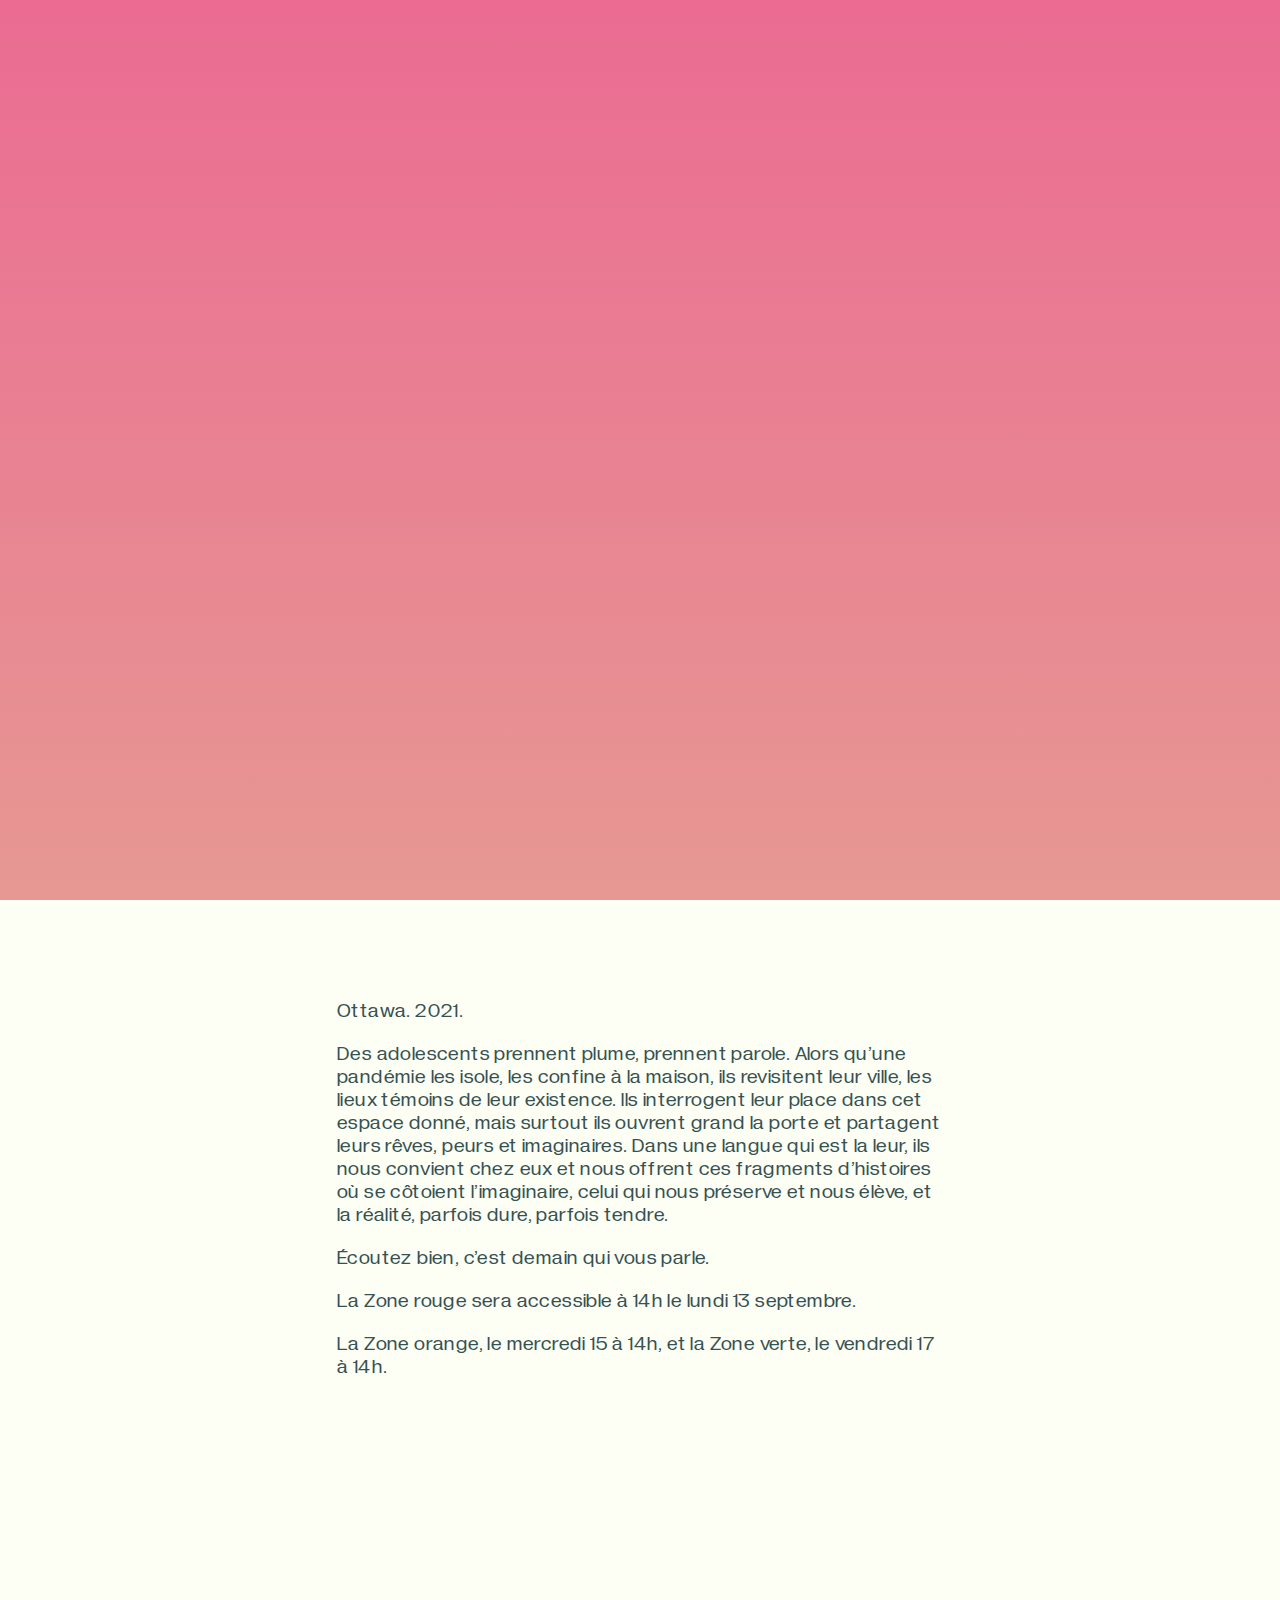
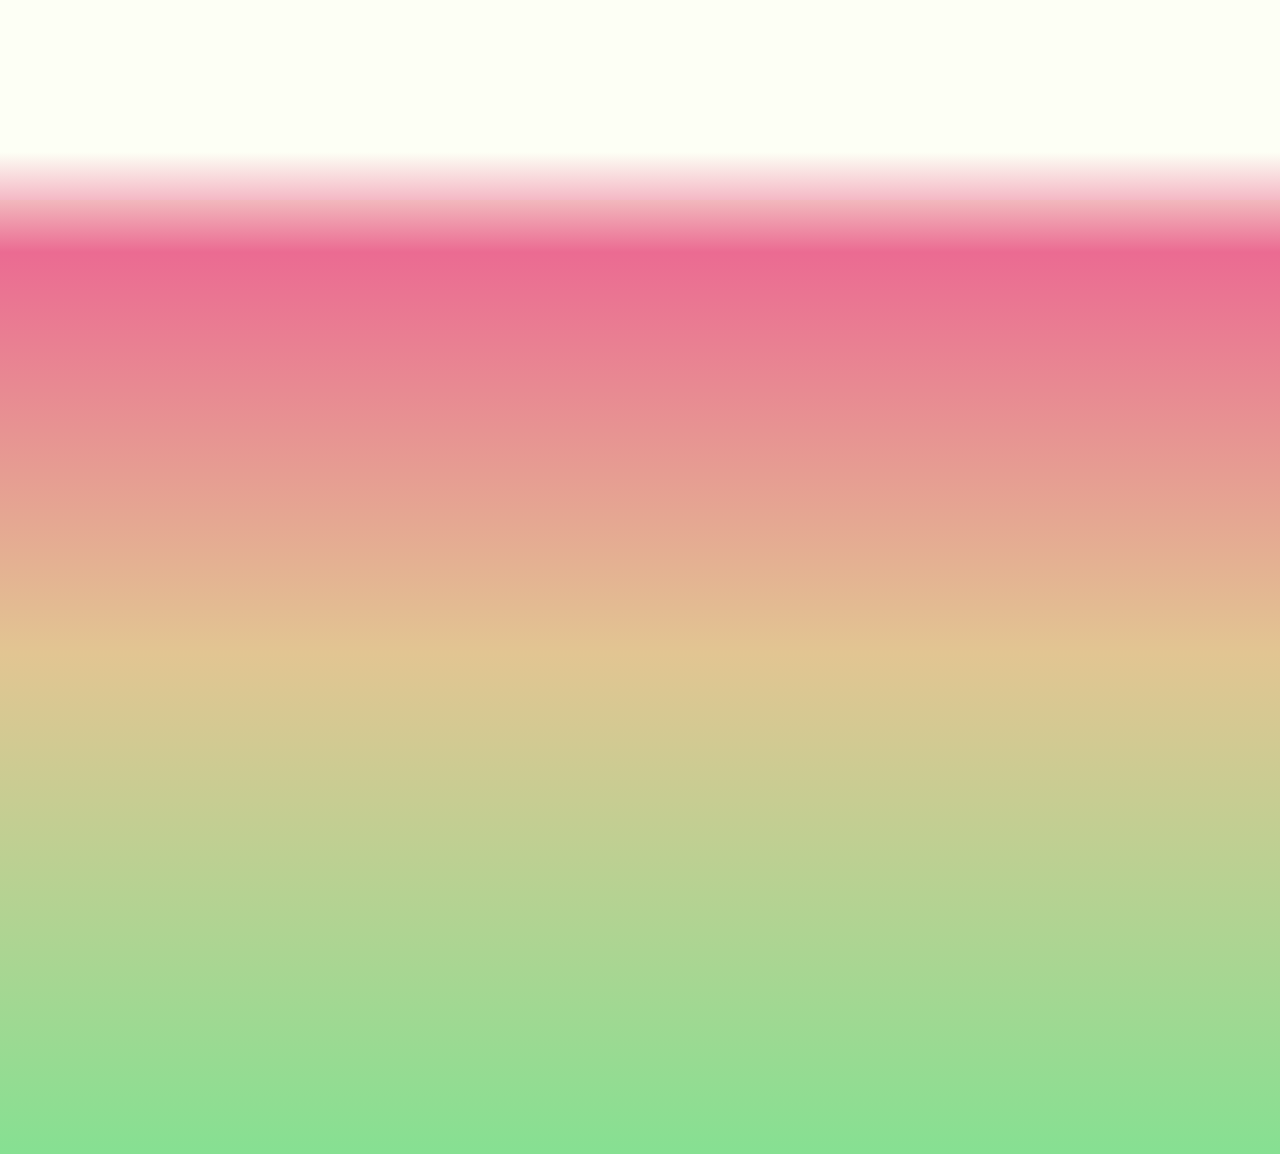
==== commit ac54a340: "mediation page" ====
--- a/index.html
+++ b/index.html
@@ -12,7 +12,7 @@
     
     <meta name="author" content="Théâtre Catapulte">
     <!--meta name="keywords" content=""-->
-    <meta name="description" content="">
+    <meta name="description" content="Une oeuvre audionumérique écrite et interprétée par des adolescents.">
     
     <meta itemprop="name" content="Demain, j’étais ici : une ville en récits">
     <meta itemprop="description" content="Une oeuvre audionumérique écrite et interprétée par des adolescents.">
@@ -51,7 +51,17 @@
     <!-- Normalise.css -->
     <link rel="stylesheet" href="./assets/scss/app.css">
     <!-- Custom styles -->
-    <link rel="stylesheet" href="./assets/scss/theme.css?v=2">
+    <link rel="stylesheet" href="./assets/scss/theme.css?v=3">
+    
+    <!-- Global site tag (gtag.js) - Google Analytics -->
+    <script async src="https://www.googletagmanager.com/gtag/js?id=G-V7SZF9TRD8"></script>
+    <script>
+        window.dataLayer = window.dataLayer || [];
+        function gtag() { dataLayer.push(arguments); }
+        gtag('js', new Date());
+
+        gtag('config', 'G-V7SZF9TRD8');
+    </script>
 
 </head>
 
@@ -96,24 +106,24 @@
             
             <div class="inner">
                 <ul class="zone-list">
-                    <li class="zone-locked">
-                        <a href="./zone-rouge.html" class="cantClick">
+                    <li>
+                        <a href="./zone-rouge.html">
                             <span>Zone rouge</span>
-                            <span class="text-theme-a">13 sept. 2021</span>
+                            <!-- <span class="text-theme-a">13 sept. 2021</span> -->
                         </a>
                         <div class="curved-line"></div>
                     </li>
-                    <li class="zone-locked">
-                        <a href="./zone-orange.html" class="cantClick">
+                    <li>
+                        <a href="./zone-orange.html">
                             <span>Zone orange</span>
-                            <span class="text-theme-a">15 sept. 2021</span>
+                            <!-- <span class="text-theme-a">15 sept. 2021</span> -->
                         </a>
                         <div class="curved-line"></div>
                     </li>
-                    <li class="zone-locked">
-                        <a href="./zone-verte.html" class="cantClick">
+                    <li>
+                        <a href="./zone-verte.html">
                             <span>Zone verte</span>
-                            <span class="text-theme-a">17 sept. 2021</span>
+                            <!-- <span class="text-theme-a">17 sept. 2021</span> -->
                         </a>
                         <div class="curved-line"></div>
                     </li>
@@ -130,7 +140,7 @@
         </div>
     </div> <!-- end #zone -->
 
-    <nav id="side-menu">
+    <nav id="side-menu" aria-label="Menu principal">
         <ul>
             <li><a href="#" class="active">Accueil</a></li>
             <li><a href="./a-propos.html">À propos</a></li>
@@ -156,7 +166,7 @@
         });
         
         $(window).on('load', function() {
-            //  console.log('loaded')
+            
             ///////////////////////////////////////
             // On scroll animation
             ///////////////////////////////////////
@@ -216,8 +226,8 @@
                 topDistance = window.pageYOffset;
                 movement = topDistance * 2;
 
-                fadeOut(scrollIndicator[0], topDistance, 150);
-                tweenHeight(scrollIndicatorLine[0], topDistance, 100, 25);
+                // fadeOut(scrollIndicator[0], topDistance, 150);
+                // tweenHeight(scrollIndicatorLine[0], topDistance, 100, 25);
 
                 elements.forEach(function (element) {
                     movement = -(topDistance * element.dataset.speed);
@@ -286,11 +296,16 @@
             } else {
                 _body.removeClass('ham-menu-alt');
             }
-            
+
             if ($(window).scrollTop() >= (_zones.offset().top - 100)) {
                 _body.addClass('reached-zones');
             }
+
         });
+        
+        // window.onbeforeunload = function () {
+        //     window.scrollTo(0, 0);
+        // }
             
     </script>
 
--- a/assets/scss/theme.css
+++ b/assets/scss/theme.css
@@ -625,7 +625,7 @@
 }
 
 #player #songLock {
-  background: transparent url("../images/ico-lock.svg") no-repeat center;
+  background: transparent url("data:image/svg+xml,%3Csvg width='26' height='33' viewBox='0 0 26 33' fill='none' xmlns='http://www.w3.org/2000/svg'%3E%3Cpath fill-rule='evenodd' clip-rule='evenodd' d='M7.11879 13.1754H18.1168V8.85083C18.1168 5.8138 15.6548 3.35181 12.6178 3.35181C9.58079 3.35181 7.11879 5.8138 7.11879 8.85083V13.1754ZM4.11879 13.1754H3.21924C1.56238 13.1754 0.219238 14.5185 0.219238 16.1754V29.6481C0.219238 31.305 1.56239 32.6481 3.21924 32.6481H22.8663C24.5232 32.6481 25.8663 31.305 25.8663 29.6481V16.1754C25.8663 14.5185 24.5231 13.1754 22.8663 13.1754H21.1168V8.85083C21.1168 4.15695 17.3117 0.351807 12.6178 0.351807C7.92393 0.351807 4.11879 4.15694 4.11879 8.85083V13.1754ZM13.9935 24.4364C15.3665 24.0275 16.3677 22.7555 16.3677 21.2496C16.3677 19.4135 14.8792 17.925 13.0431 17.925C11.2069 17.925 9.71844 19.4135 9.71844 21.2496C9.71844 22.5761 10.4953 23.7211 11.6188 24.2545V27.1864C11.6188 27.8422 12.1504 28.3738 12.8061 28.3738C13.4619 28.3738 13.9935 27.8422 13.9935 27.1864V24.4364Z' fill='%23365151'/%3E%3C/svg%3E") no-repeat center;
   background-size: cover;
   display: none;
   height: 26px;
@@ -1002,6 +1002,14 @@
   font-style: italic;
 }
 
+p a {
+  color: #365151;
+}
+
+p a:hover, p a:focus, p a:active {
+  text-decoration: none;
+}
+
 main .inner {
   padding: 80px 20px;
 }
@@ -1011,7 +1019,7 @@
 }
 
 .generic-page main .inner {
-  padding-bottom: 100px;
+  padding-bottom: 120px;
 }
 
 button {
@@ -1019,6 +1027,29 @@
   border: 0;
 }
 
+.block {
+  display: block;
+}
+
+.bordered-content {
+  border: 1px solid #365151;
+  margin-bottom: 20px;
+  padding: 20px;
+}
+
+.sr-only {
+  position: absolute;
+  width: 1px;
+  height: 1px;
+  padding: 0;
+  margin: -1px;
+  overflow: hidden;
+  clip: rect(0, 0, 0, 0);
+  white-space: nowrap;
+  /* added line */
+  border: 0;
+}
+
 .text-align-right {
   text-align: right;
 }
@@ -1029,6 +1060,14 @@
 
 .mt-20 {
   margin-top: 20px;
+}
+
+.mb-40 {
+  margin-bottom: 40px;
+}
+
+.w-90 {
+  width: 90%;
 }
 
 .list-theme-a {
@@ -1074,6 +1113,13 @@
 
 .list-theme-a img {
   width: 100%;
+}
+
+.list-theme-a.add-after::after {
+  content: "";
+  -webkit-box-flex: 0;
+      -ms-flex: 0 0 31%;
+          flex: 0 0 31%;
 }
 
 .list-theme-b {
@@ -1092,8 +1138,18 @@
 }
 
 .list-theme-b li {
+  margin-bottom: 30px;
   text-align: center;
   width: 30%;
+}
+
+.list-theme-c {
+  color: #365151;
+  font-size: 1.25em;
+}
+
+.list-theme-c li {
+  margin-bottom: 6px;
 }
 
 .full-height {
@@ -1149,6 +1205,27 @@
   padding: 7px 16px;
 }
 
+.text-theme-h {
+  font-size: 1.3em;
+  font-weight: bold;
+  text-align: center;
+}
+
+.img-wrapper.double {
+  display: -webkit-box;
+  display: -ms-flexbox;
+  display: flex;
+  -ms-flex-wrap: wrap;
+      flex-wrap: wrap;
+  -webkit-box-pack: justify;
+      -ms-flex-pack: justify;
+          justify-content: space-between;
+}
+
+.img-wrapper.double img {
+  width: 49%;
+}
+
 .overflow-hidden {
   overflow: hidden;
 }
@@ -1175,6 +1252,10 @@
 
 #logos-list li:nth-child(3) img {
   max-width: 100px;
+}
+
+#logos-list li:nth-child(4) img {
+  max-width: 200px;
 }
 
 #intro-video {
@@ -1234,6 +1315,15 @@
   min-height: 100%;
   position: relative;
   z-index: 2;
+}
+
+.show-zone #intro-text {
+  bottom: 0;
+  left: 0;
+  margin-top: 0;
+  position: fixed;
+  right: 0;
+  top: 0;
 }
 
 video {
@@ -1382,6 +1472,7 @@
   text-transform: uppercase;
   letter-spacing: 1.5px;
   z-index: 10;
+  opacity: 0.4;
 }
 
 .scroll-indicator__line {
@@ -1526,6 +1617,11 @@
   z-index: 3;
 }
 
+.show-zone #zones {
+  display: block;
+  margin-top: 200vh;
+}
+
 #zones .wrap-inner {
   height: 100%;
   overflow: hidden;
@@ -1953,6 +2049,138 @@
   background-color: #6EDC93;
 }
 
+.generic-page #loading_screen {
+  background-color: #fdfff5;
+}
+
+/* 
+
+MEDIATION PAGE
+
+*/
+.content-table-nav {
+  max-width: 220px;
+  position: fixed;
+  left: 4%;
+  top: 100px;
+}
+
+.content-table-nav h2 {
+  font-size: 1em !important;
+  font-weight: bold !important;
+  margin: 1em 0 !important;
+}
+
+.content-table-nav nav {
+  font-size: 1em;
+}
+
+.content-table-nav nav a {
+  color: #365151;
+  text-decoration: none;
+}
+
+.content-table-nav nav a:hover, .content-table-nav nav a.hover {
+  text-decoration: underline;
+}
+
+.content-table-nav nav li {
+  margin: 5px 0;
+}
+
+.content-table-nav nav > ul > li {
+  margin-bottom: 20px;
+}
+
+.content-table-nav nav > ul > li > a:first-child {
+  font-weight: bold;
+}
+
+.mediation h2 {
+  font-weight: normal;
+  font-size: 2.5em;
+  margin: 1em 0 0.6em;
+}
+
+.mediation h3 {
+  color: #365151;
+  font-size: 1.45em;
+  font-weight: bold;
+  letter-spacing: 1;
+  margin: 1em 0;
+}
+
+.mediation h4, .mediation h5 {
+  color: #365151;
+  font-size: 1.40em;
+  font-weight: bold;
+  letter-spacing: 1;
+}
+
+.mediation h5 {
+  font-size: 1.25em;
+}
+
+.mediation dl {
+  color: #365151;
+  font-size: 1.25em;
+  letter-spacing: 0.02em;
+  line-height: 115%;
+}
+
+.mediation dl dt {
+  font-weight: bold;
+}
+
+.mediation dl dt, .mediation dl dd {
+  display: inline;
+}
+
+.mediation dl div {
+  margin: 1em 0;
+}
+
+.mediation figure {
+  margin: 1.5em 0 2em;
+}
+
+.mediation figure img {
+  width: 100%;
+}
+
+.mediation figure figcaption {
+  color: #365151;
+  font-weight: bold;
+  margin-top: 7px;
+}
+
+.mediation figure figcaption span {
+  display: block;
+}
+
+.mediation figure figcaption span.text-theme-c {
+  margin-top: 2px;
+}
+
+.authors-list {
+  display: -webkit-box;
+  display: -ms-flexbox;
+  display: flex;
+  -ms-flex-wrap: wrap;
+      flex-wrap: wrap;
+  -webkit-box-pack: justify;
+      -ms-flex-pack: justify;
+          justify-content: space-between;
+}
+
+.authors-list .col {
+  width: 48%;
+}
+
+.indent-left {
+  margin-left: 30px;
+}
+
 /*
  *******************
  *  MEDIA QUERIES  *
@@ -1965,6 +2193,9 @@
 }
 
 @media (max-width: 376px) {
+  .generic-page h1 {
+    font-size: 2.4em;
+  }
   #intro-video .text-anim-wrapper span {
     font-size: 5em;
   }
@@ -1990,10 +2221,18 @@
   }
 }
 
+@media (max-width: 1180px) {
+  .content-table-nav {
+    position: relative;
+    left: 0;
+    top: 0;
+  }
+}
+
 @media (min-width: 576px) {
   .container .inner {
     margin: 0 auto;
-    max-width: 764px;
+    max-width: 646px;
   }
 }
 
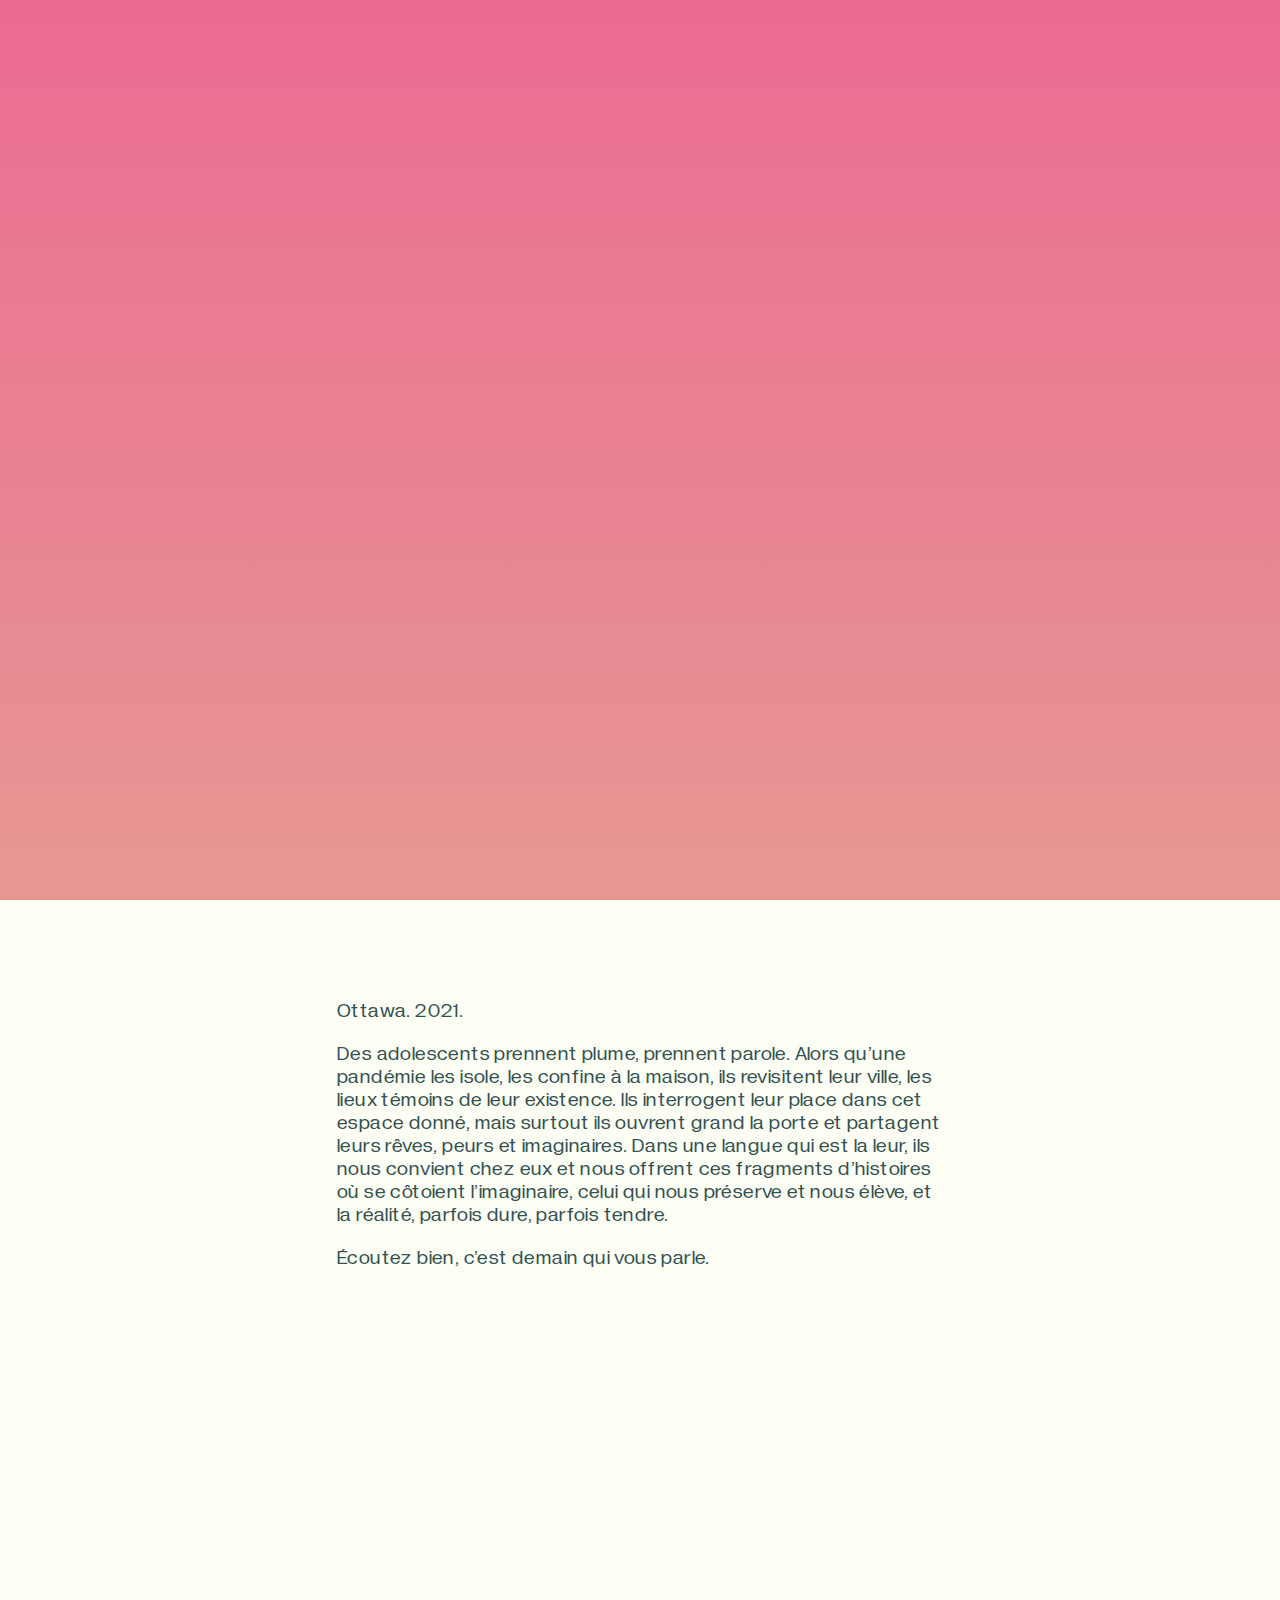
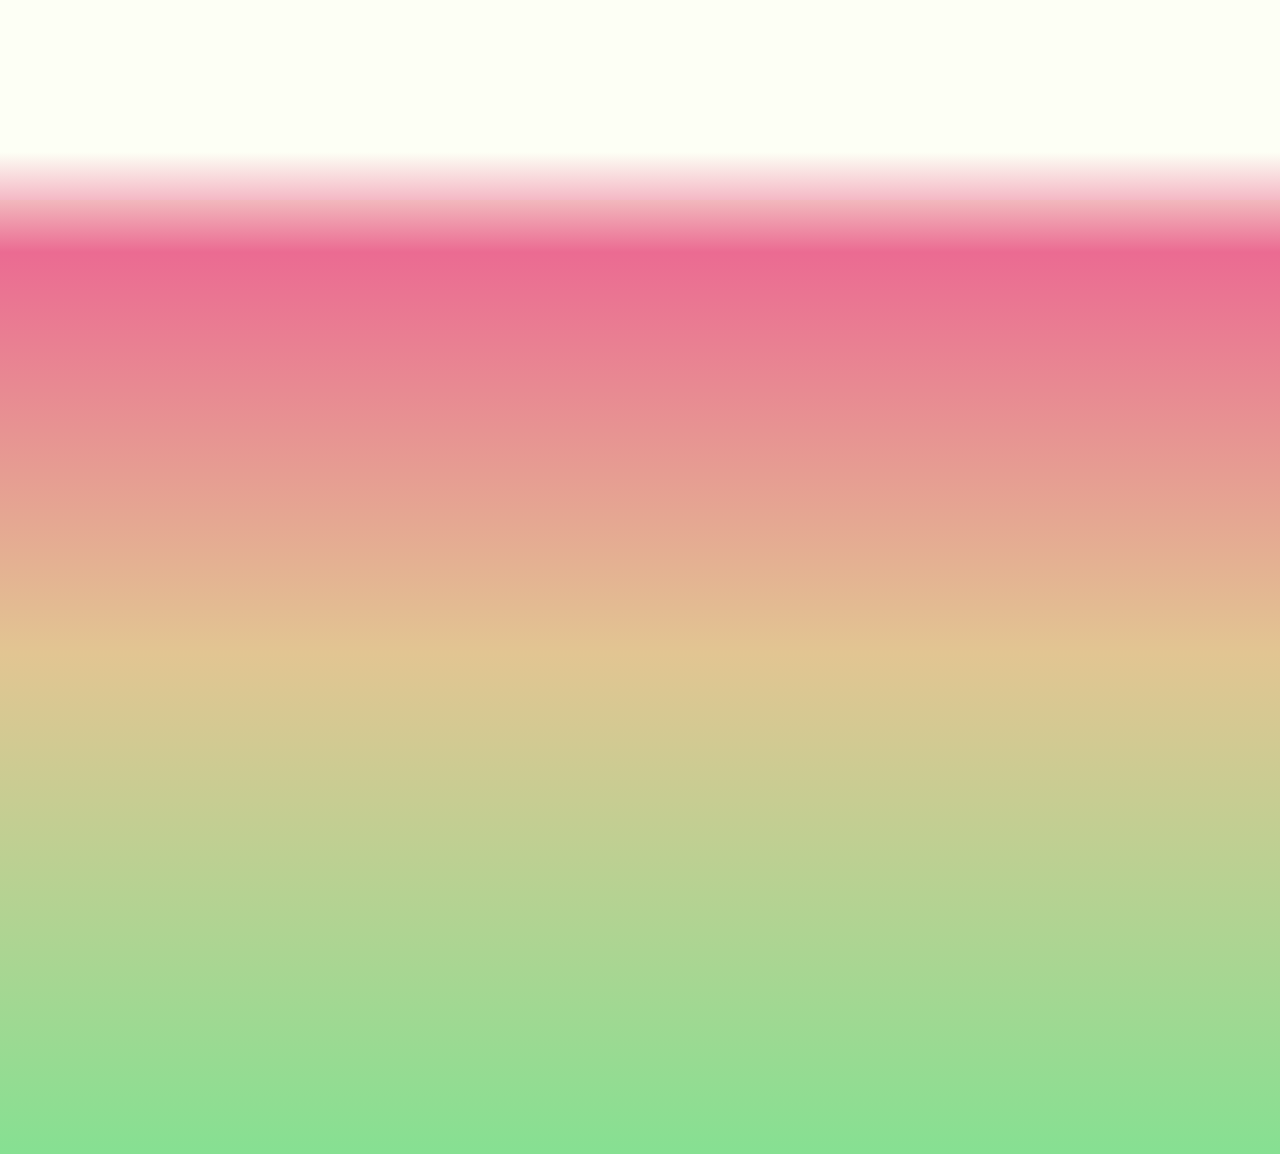
==== commit 33094c83: "The end." ====
--- a/index.html
+++ b/index.html
@@ -95,8 +95,6 @@
             <p>Ottawa. 2021.</p>
             <p>Des adolescents prennent plume, prennent parole. Alors qu’une pandémie les isole, les confine à la maison, ils revisitent leur ville, les lieux témoins de leur existence. Ils interrogent leur place dans cet espace donné, mais surtout ils ouvrent grand la porte et partagent leurs rêves, peurs et imaginaires. Dans une langue qui est la leur, ils nous convient chez eux et nous offrent ces fragments d’histoires où se côtoient l’imaginaire, celui qui nous préserve et nous élève, et la réalité, parfois dure, parfois tendre.</p>
             <p>Écoutez bien, c’est demain qui vous parle.</p>
-            <p>La Zone rouge sera accessible à 14h le lundi 13 septembre.</p>
-            <p>La Zone orange, le mercredi 15 à 14h, et la Zone verte, le vendredi 17 à 14h.</p>
         </div>
 
     </main> <!-- end #intro-text -->
--- a/assets/scss/theme.css
+++ b/assets/scss/theme.css
@@ -1027,6 +1027,10 @@
   border: 0;
 }
 
+.italic {
+  font-style: italic;
+}
+
 .block {
   display: block;
 }
@@ -1222,7 +1226,8 @@
           justify-content: space-between;
 }
 
-.img-wrapper.double img {
+.img-wrapper.double figure {
+  margin: 1em 0;
   width: 49%;
 }
 
@@ -2221,7 +2226,7 @@
   }
 }
 
-@media (max-width: 1180px) {
+@media (max-width: 1180px), (max-height: 750px) {
   .content-table-nav {
     position: relative;
     left: 0;
